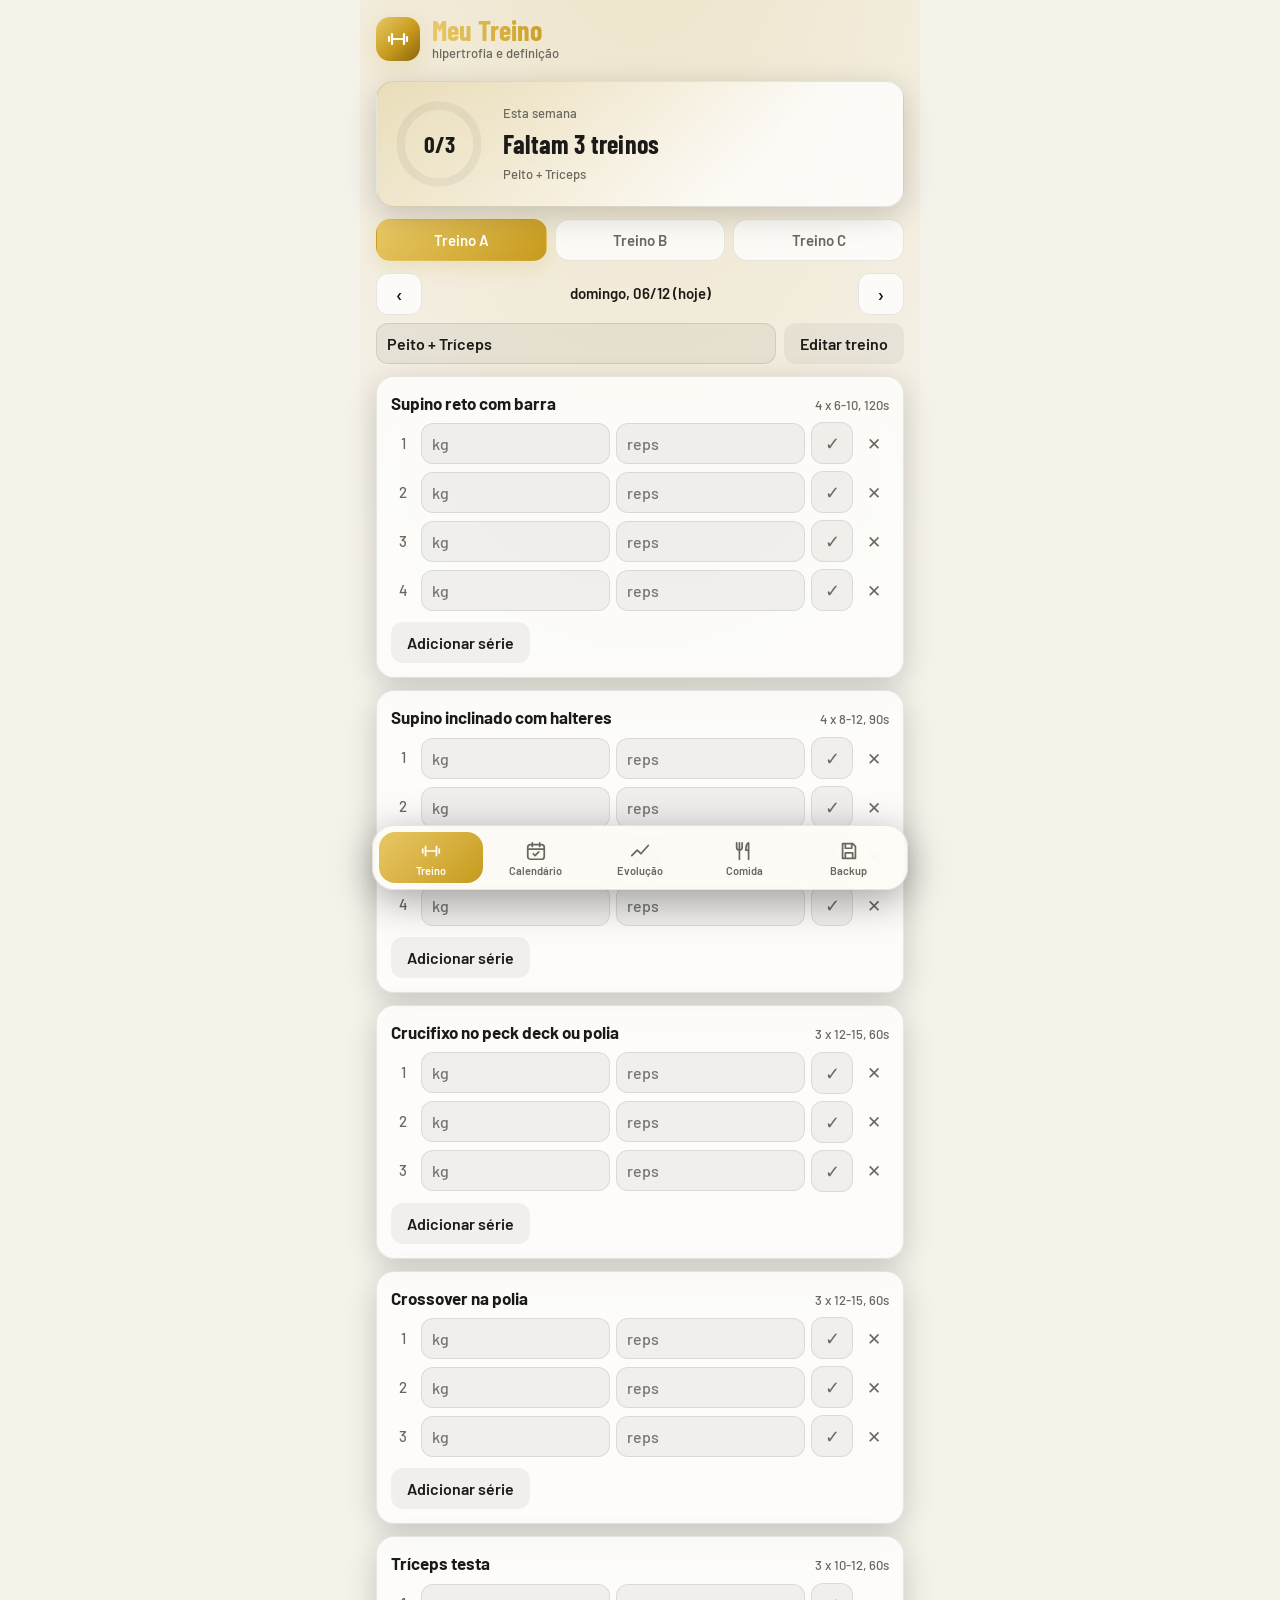
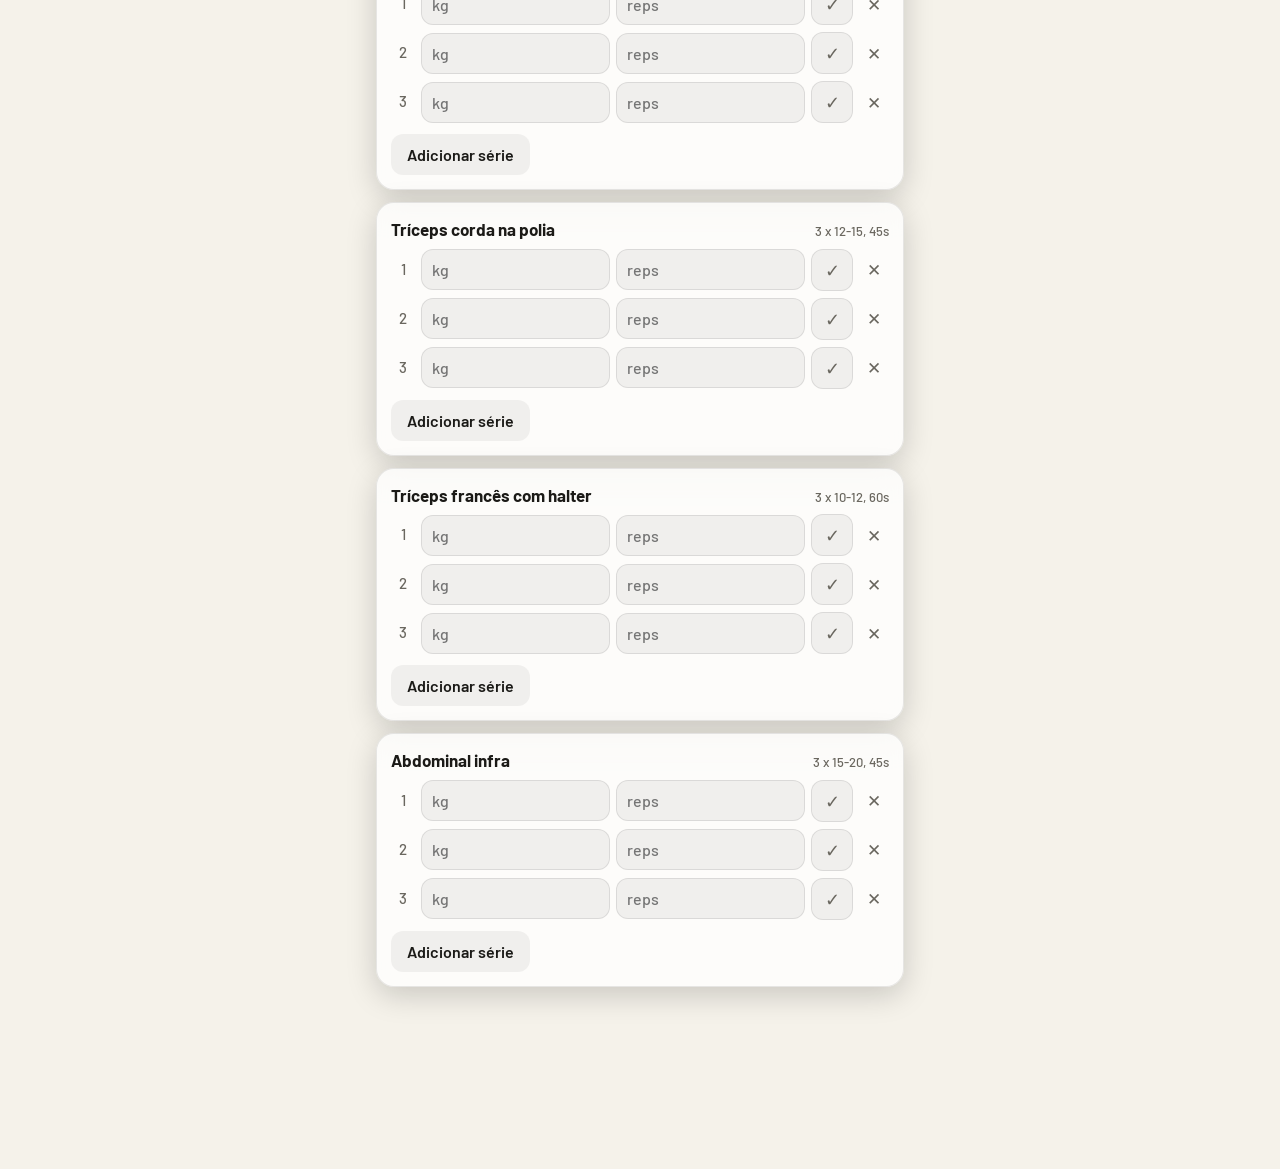
==== app/src/main/assets/index.html @ 6c5a7a0a "App Android Meu Treino (WebView) com APK assinado Co-Authored-By: Claude Opus 5.5 <noreply@anthropic" ====
<!DOCTYPE html>
<html lang="pt-BR"><head><meta charset="utf-8">
<meta name="viewport" content="width=device-width, initial-scale=1, viewport-fit=cover">
<meta name="theme-color" content="#09090c"><meta name="apple-mobile-web-app-capable" content="yes"><meta name="apple-mobile-web-app-title" content="Meu Treino">
<title>Meu Treino</title>
<link rel="stylesheet" href="https://fonts.googleapis.com/css2?family=Barlow:wght@400;500;600&family=Barlow+Condensed:wght@600;700&display=swap">
<style>
:root{--bg:#09090c;--card:rgba(255,255,255,.045);--in:rgba(255,255,255,.07);--tx:#f2f0ea;--mut:#9a98a3;--gold:#e0b83e;--g1:#f6dd8a;--g2:#d4a72c;--g3:#9c7416;--on:#16130a;--line:rgba(255,255,255,.09);--ok:#5fd48a;--glow:rgba(224,184,62,.16);--bar:rgba(14,14,18,.72);color-scheme:dark;box-sizing:border-box;padding-top:env(safe-area-inset-top,0px)}
@media (prefers-color-scheme:light){:root:not([data-theme="dark"]){--bg:#f5f2ea;--card:rgba(255,255,255,.75);--in:rgba(0,0,0,.05);--tx:#1b1a17;--mut:#6a675f;--gold:#9a7510;--g1:#e8c866;--g2:#c79a1d;--g3:#8a640c;--on:#fff;--line:rgba(0,0,0,.09);--ok:#2e8a4a;--glow:rgba(199,154,29,.18);--bar:rgba(255,253,247,.8);color-scheme:light}}
*{box-sizing:inherit;-webkit-tap-highlight-color:transparent}
html,body{margin:0;color:var(--tx);font:500 15px/1.45 Barlow,-apple-system,"Helvetica Neue",Arial,sans-serif;-webkit-text-size-adjust:100%}
html{background:var(--bg);scroll-padding-top:env(safe-area-inset-top,0px)}
body{padding:0 16px 170px;max-width:560px;margin:0 auto;min-height:100%;background:radial-gradient(120% 50% at 50% -8%,var(--glow),transparent 70%)}
h1,h2,h3{font-family:"Barlow Condensed","Arial Narrow",sans-serif;margin:0;letter-spacing:.2px}
h2{font-size:26px;margin:22px 0 10px;font-weight:700}.mut{color:var(--mut);font-size:13px}
.top{display:flex;align-items:center;gap:12px;padding:16px 0 6px}.logo{width:44px;height:44px;border-radius:14px;background:linear-gradient(135deg,var(--g1),var(--g2) 55%,var(--g3));display:grid;place-items:center;box-shadow:0 6px 24px var(--glow)}
.logo svg{width:24px;height:24px;fill:none;stroke:var(--on);stroke-width:2.2;stroke-linecap:round;stroke-linejoin:round}
.brand{font:700 28px/1 "Barlow Condensed",sans-serif;background:linear-gradient(90deg,var(--g1),var(--g2));-webkit-background-clip:text;background-clip:text;color:transparent}
.card,.hero,.stat{background:var(--card);border:1px solid var(--line);border-radius:18px;padding:14px;margin:12px 0;-webkit-backdrop-filter:blur(14px);backdrop-filter:blur(14px);box-shadow:0 8px 30px rgba(0,0,0,.18)}
.hero{display:flex;align-items:center;gap:16px;background:linear-gradient(135deg,var(--glow),var(--card) 70%)}.hero h2{margin:2px 0}
.ring{width:96px;height:96px;flex:none;transform:rotate(-90deg)}.ring circle{fill:none;stroke-width:8;stroke-linecap:round}.rb{stroke:var(--in)}
.rf{stroke:var(--g2);stroke-dasharray:226.2;animation:dash 1.1s cubic-bezier(.2,.8,.2,1) both;filter:drop-shadow(0 0 6px var(--glow))}
.ring text{transform:rotate(90deg);transform-origin:45px 45px;fill:var(--tx);font:700 22px "Barlow Condensed",sans-serif;stroke:none}
@keyframes dash{from{stroke-dashoffset:226.2}}@keyframes in{from{opacity:0;transform:translateY(10px)}}@keyframes pop{50%{transform:scale(1.2)}}
#app.in{animation:in .35s ease both}
.chips{display:flex;gap:8px;margin:12px 0}.chip{flex:1;padding:11px 6px;border-radius:14px;border:1px solid var(--line);background:var(--card);color:var(--mut);font:600 15px Barlow,sans-serif;transition:.2s}
.chip.on{background:linear-gradient(135deg,var(--g1),var(--g2));color:var(--on);border-color:transparent;box-shadow:0 6px 20px var(--glow)}
input,select,button,textarea{font:500 16px Barlow,sans-serif;color:var(--tx)}
input,select,textarea{background:var(--in);border:1px solid var(--line);border-radius:12px;padding:10px;width:100%;min-width:0;transition:border .2s}
input:focus,select:focus,textarea:focus,button:focus-visible{outline:none;border-color:var(--gold);box-shadow:0 0 0 3px var(--glow)}
.btn{background:linear-gradient(135deg,var(--g1),var(--g2));color:var(--on);border:0;border-radius:12px;padding:11px 16px;font-weight:600;transition:transform .15s}.btn:active{transform:scale(.97)}.btn.ghost{background:var(--in);color:var(--tx)}
.hd{display:flex;justify-content:space-between;align-items:baseline;gap:8px}.hd b{font-size:17px}
.row{display:grid;grid-template-columns:24px 1fr 1fr 42px 30px;gap:6px;align-items:center;margin:7px 0}.row .n{color:var(--mut);text-align:center}
.ck{height:42px;border-radius:12px;border:1px solid var(--line);background:var(--in);color:var(--mut);font-size:18px;transition:.2s}
.row.ok .ck{background:linear-gradient(135deg,#7fe3a0,var(--ok));color:#06240f;border-color:transparent;animation:pop .3s}.row.ok input{border-color:var(--ok)}
.x{background:none;border:0;color:var(--mut);font-size:17px;height:40px}.x.arm{color:#ff6b6f;font-weight:600}
.nav{display:flex;align-items:center;justify-content:space-between;gap:8px;margin:8px 0;font-weight:600}.nav button{background:var(--card);border:1px solid var(--line);border-radius:12px;width:46px;height:42px;font-size:20px;color:var(--tx)}
.f2{display:grid;grid-template-columns:1fr 1fr;gap:8px}.f3{display:grid;grid-template-columns:1fr 1fr 1fr;gap:8px;margin:8px 0}
.li{display:flex;justify-content:space-between;gap:8px;padding:9px 0;border-bottom:1px solid var(--line);text-align:left;width:100%;background:none;border-left:0;border-right:0;border-top:0}.li button{background:none;border:0;color:var(--mut);font-size:18px}
.bar{height:10px;background:var(--in);border-radius:8px;overflow:hidden;margin:5px 0 12px}.bar i{display:block;height:100%;background:linear-gradient(90deg,var(--g2),var(--g1));border-radius:8px;transition:width .6s}
.stats{display:grid;grid-template-columns:repeat(3,1fr);gap:10px}.stat{text-align:center;margin:0;padding:14px 6px}.stat b{display:block;font:700 40px/1 "Barlow Condensed",sans-serif;background:linear-gradient(180deg,var(--g1),var(--g2));-webkit-background-clip:text;background-clip:text;color:transparent}
.cal{display:grid;grid-template-columns:repeat(7,1fr);gap:6px}.cal .w{text-align:center;color:var(--mut);font-size:12px;padding:4px 0}
.day{aspect-ratio:1;border-radius:14px;border:1px solid var(--line);background:var(--in);color:var(--mut);position:relative;font-size:13px;transition:.2s;padding:0}
.day.td{border-color:var(--gold)}.day.on{background:linear-gradient(135deg,var(--g1),var(--g2));color:var(--on);border-color:transparent;box-shadow:0 4px 16px var(--glow)}
.day small{position:absolute;top:4px;left:6px;font-size:10px;opacity:.75}.day b{font-size:20px;position:absolute;inset:0;display:grid;place-items:center}.day.on:active{transform:scale(.94)}
.tabs{position:fixed;left:12px;right:12px;bottom:calc(10px + env(safe-area-inset-bottom,0px));max-width:536px;margin:0 auto;display:flex;background:var(--bar);-webkit-backdrop-filter:blur(20px) saturate(1.4);backdrop-filter:blur(20px) saturate(1.4);border:1px solid var(--line);border-radius:22px;padding:6px;z-index:5;box-shadow:0 10px 40px rgba(0,0,0,.35)}
.tabs button{flex:1;background:none;border:0;padding:8px 0 6px;color:var(--mut);font:600 11px Barlow,sans-serif;border-radius:16px;transition:.2s}.tabs button.on{color:var(--on);background:linear-gradient(135deg,var(--g1),var(--g2))}
.tabs svg{display:block;width:22px;height:22px;margin:0 auto 2px;fill:none;stroke:currentColor;stroke-width:1.9;stroke-linecap:round;stroke-linejoin:round}
#timer{position:fixed;left:16px;right:16px;max-width:528px;margin:0 auto;bottom:calc(84px + env(safe-area-inset-bottom,0px));background:linear-gradient(135deg,var(--g1),var(--g2));color:var(--on);border-radius:18px;padding:10px 18px;display:none;justify-content:space-between;align-items:center;font-weight:600;z-index:6;box-shadow:0 10px 30px var(--glow)}
#timer b{font:700 30px "Barlow Condensed",sans-serif}
svg.ch{width:100%;height:auto;display:block}textarea{min-height:110px;font:12px monospace}summary{font-weight:600}
@media (prefers-reduced-motion:reduce){*{animation:none!important;transition:none!important}}
</style></head><body>
<header class="top"><div class="logo"><svg viewBox="0 0 24 24"><path d="M6 7v10M18 7v10M3 10v4M21 10v4M6 12h12"/></svg></div><div><div class="brand">Meu Treino</div><div class="mut">hipertrofia e definição</div></div></header><div id="app"></div>
<div id="timer"><span>Descanso</span><b id="tt">0:00</b><span class="mut" style="color:inherit">toque para parar</span></div>
<nav class="tabs" id="tabs"></nav>
<script>
const DEF={A:["Peito + Tríceps",[["Supino reto com barra",4,"6-10",120],["Supino inclinado com halteres",4,"8-12",90],["Crucifixo no peck deck ou polia",3,"12-15",60],["Crossover na polia",3,"12-15",60],["Tríceps testa",3,"10-12",60],["Tríceps corda na polia",3,"12-15",45],["Tríceps francês com halter",3,"10-12",60],["Abdominal infra",3,"15-20",45]]],
B:["Costas + Bíceps",[["Barra fixa ou puxada frente",4,"8-12",90],["Remada curvada com barra",4,"8-10",90],["Remada baixa (triângulo)",3,"10-12",75],["Pulldown com braço estendido",3,"12-15",60],["Rosca direta com barra",3,"8-12",60],["Rosca martelo",3,"10-12",60],["Rosca concentrada ou Scott",3,"12",45],["Prancha (segundos)",3,"40-60",45]]],
C:["Perna + Ombro",[["Agachamento livre",4,"8-10",120],["Leg press 45°",4,"10-12",90],["Stiff",3,"10-12",90],["Cadeira extensora",3,"12-15",60],["Mesa flexora",3,"12-15",60],["Panturrilha em pé",4,"12-15",45],["Desenvolvimento com halteres",4,"8-12",90],["Elevação lateral",4,"12-15",45],["Crucifixo inverso (ombro posterior)",3,"12-15",45]]]};
const FOODS=[["Arroz cozido","100 g",128,2.5,28,.2],["Feijão cozido","100 g",76,4.8,13.6,.5],["Peito de frango grelhado","100 g",159,32,0,2.5],["Ovo cozido","1 unidade",77,6.3,.6,5.3],["Carne bovina magra grelhada","100 g",190,32,0,6],["Batata-doce cozida","100 g",77,.6,18,.1],["Mandioca cozida","100 g",125,.6,30,.3],["Macarrão cozido","100 g",122,4,25,.6],["Aveia","30 g",118,4.2,20,2.1],["Banana","100 g",89,1.1,23,.3],["Pão francês","50 g",150,4,29,1.5],["Iogurte grego","100 g",90,8,5,4],["Leite integral","200 ml",122,6.4,9.4,6.6],["Queijo cottage","100 g",98,11,3.4,4.3],["Atum em lata","100 g",116,26,0,1],["Pasta de amendoim","15 g",88,3.8,3,7.5],["Azeite","10 g",88,0,0,10],["Whey protein","1 dose (30 g)",120,24,3,1.5]];
/* ---- store ---- */
const KEY="meutreino",blank=()=>({w:"",r:"",ok:0}),freshGoal=()=>({k:2100,p:130});
const mkPlan=()=>{const p={};for(const l in DEF)p[l]={t:DEF[l][0],e:DEF[l][1].map((e,i)=>({id:l+i,n:e[0],s:e[1],r:e[2],t:e[3]}))};return p};
const base=()=>({v:2,logs:{},weights:[],food:{},goal:freshGoal(),custom:[],plan:mkPlan()});
let S;try{S=Object.assign(base(),JSON.parse(localStorage.getItem(KEY))||{})}catch(e){S=base()}
let sv;const flush=()=>{try{localStorage.setItem(KEY,JSON.stringify(S))}catch(e){}},save=()=>{clearTimeout(sv);sv=setTimeout(flush,250)};addEventListener("pagehide",flush);
const $=s=>document.querySelector(s),pad=n=>String(n).padStart(2,"0"),iso=d=>d.getFullYear()+"-"+pad(d.getMonth()+1)+"-"+pad(d.getDate());
const today=()=>iso(new Date()),fmtD=d=>d.slice(8)+"/"+d.slice(5,7),num=v=>parseFloat(String(v).replace(",","."))||0;
const esc=s=>String(s).replace(/[&<>"]/g,c=>({"&":"&amp;","<":"&lt;",">":"&gt;",'"':"&quot;"}[c]));
const WD=["domingo","segunda","terça","quarta","quinta","sexta","sábado"];
let tab="treino",cur=[0,0,0,0,0,0,0].length&&({3:"B",5:"C"}[new Date().getDay()]||"A"),evo="",dt=today(),lastDay=today(),editing=false;
const shift=n=>{const d=new Date(dt+"T12:00:00");d.setDate(d.getDate()+n);dt=iso(d)};
const allEx=()=>Object.keys(S.plan).flatMap(l=>S.plan[l].e.map(e=>({...e,l})));
const findEx=id=>allEx().find(e=>e.id==id);
const getSets=id=>(S.logs[dt]||{})[id];
function ensure(id,n){const L=S.logs[dt]=S.logs[dt]||{};return L[id]=L[id]||Array.from({length:n},blank)}
function prune(id){const L=S.logs[dt];if(L&&L[id]&&!L[id].length)delete L[id];if(L&&!Object.keys(L).length)delete S.logs[dt]}
function prev(id){const ds=Object.keys(S.logs).filter(d=>d<dt&&S.logs[d][id]&&S.logs[d][id].length).sort();return ds.length?S.logs[ds.pop()][id]:[]}
/* ---- timer ---- */
let tI=null,tEnd=0;
function startTimer(s){tEnd=Date.now()+s*1000;$("#timer").style.display="flex";clearInterval(tI);tick();tI=setInterval(tick,250)}
function tick(){const r=Math.ceil((tEnd-Date.now())/1000);if(r<=0){stopTimer();try{navigator.vibrate&&navigator.vibrate(300)}catch(e){}return}$("#tt").textContent=Math.floor(r/60)+":"+pad(r%60)}
function stopTimer(){clearInterval(tI);$("#timer").style.display="none"}
$("#timer").onclick=stopTimer;
/* ---- chart ---- */
function line(pts,unit){if(pts.length<2)return '<p class="mut">Registre pelo menos dois dias para ver o gráfico.</p>';
const W=320,H=150,p=26,ys=pts.map(q=>q.y),mn=Math.min(...ys),mx=Math.max(...ys),rg=(mx-mn)||1;
const X=i=>p+i*(W-2*p)/(pts.length-1),Y=v=>H-p-(v-mn)*(H-2*p)/rg;
const path=pts.map((q,i)=>(i?"L":"M")+X(i).toFixed(1)+" "+Y(q.y).toFixed(1)).join(" ");
return `<svg class="ch" viewBox="0 0 ${W} ${H}" role="img" aria-label="Gráfico de evolução"><path d="${path}" fill="none" stroke="var(--gold)" stroke-width="2.5"/>${pts.map((q,i)=>`<circle cx="${X(i)}" cy="${Y(q.y)}" r="3.5" fill="var(--gold)"/>`).join("")}<text x="${p}" y="12" fill="var(--mut)" font-size="11">${mx} ${unit}</text><text x="${p}" y="${H-4}" fill="var(--mut)" font-size="11">${pts[0].x}</text><text x="${W-p}" y="${H-4}" fill="var(--mut)" font-size="11" text-anchor="end">${pts[pts.length-1].x}</text></svg>`}
/* ---- views ---- */
function exCard(e){
if(editing)return `<div class="card"><input data-e="${e.id}" data-k="n" value="${esc(e.n)}" aria-label="Nome do exercício"><div class="f3"><input data-e="${e.id}" data-k="s" inputmode="numeric" value="${e.s}" aria-label="Séries"><input data-e="${e.id}" data-k="r" value="${esc(e.r)}" aria-label="Repetições"><input data-e="${e.id}" data-k="t" inputmode="numeric" value="${e.t}" aria-label="Descanso em segundos"></div><div class="hd"><span class="mut">séries, reps, descanso (s)</span><button class="x" data-xd="${e.id}">Excluir exercício</button></div></div>`;
const pv=prev(e.id),ss=getSets(e.id)||Array.from({length:e.s},blank);
return `<div class="card"><div class="hd"><b>${esc(e.n)}</b><span class="mut">${e.s} x ${esc(e.r)}, ${e.t}s</span></div>${ss.map((s,j)=>{const q=pv[j]||{};return `<div class="row ${s.ok?"ok":""}"><span class="n">${j+1}</span><input inputmode="decimal" placeholder="${q.w?q.w+" kg":"kg"}" value="${esc(s.w)}" data-id="${e.id}" data-n="${e.s}" data-j="${j}" data-f="w" aria-label="Carga da série ${j+1}"><input inputmode="numeric" placeholder="${q.r?q.r+" rep":"reps"}" value="${esc(s.r)}" data-id="${e.id}" data-n="${e.s}" data-j="${j}" data-f="r" aria-label="Repetições da série ${j+1}"><button class="ck" data-id="${e.id}" data-n="${e.s}" data-j="${j}" data-rest="${e.t}" aria-label="Concluir série ${j+1}">✓</button><button class="x" data-sd="${e.id}" data-n="${e.s}" data-j="${j}" aria-label="Excluir série ${j+1}">✕</button></div>`}).join("")}<button class="btn ghost" style="margin-top:4px" data-add="${e.id}" data-n="${e.s}">Adicionar série</button></div>`}
function vTreino(){const P=S.plan[cur],isT=dt==today(),d=new Date(dt+"T12:00:00");
return `${hero()}<div class="chips">${Object.keys(S.plan).map(k=>`<button class="chip ${k==cur?"on":""}" data-w="${k}">Treino ${k}</button>`).join("")}</div>
<div class="nav"><button data-dn="-1" aria-label="Dia anterior">‹</button><span>${WD[d.getDay()]}, ${fmtD(dt)}${isT?" (hoje)":""}</span><button data-dn="1" aria-label="Próximo dia">›</button></div>${isT?"":`<div class="card" style="border-color:var(--gold)"><b>Você está editando ${WD[d.getDay()]}, ${fmtD(dt)}</b><p class="mut" style="margin:4px 0 10px">Tudo que você marcar entra nesta data, e não em hoje.</p><div class="f2"><button class="btn" data-dn="0">Ir para hoje</button>${S.logs[dt]?'<button class="btn ghost" data-mv="1">Mover para hoje</button>':""}</div></div>`}
<div class="hd"><input id="pt" value="${esc(P.t)}" aria-label="Nome do treino" style="font-weight:600"><button class="btn ghost" data-edit="1" style="white-space:nowrap">${editing?"Concluir":"Editar treino"}</button></div>
${P.e.map(exCard).join("")||'<p class="mut">Nenhum exercício. Toque em Editar treino para adicionar.</p>'}${editing?'<button class="btn" data-xa="1" style="width:100%">Adicionar exercício</button>':""}`}
function vEvo(){const all=allEx(),id=all.find(a=>a.id==evo)?evo:(all[0]||{}).id;
const pts=Object.keys(S.logs).sort().map(d=>{const s=(S.logs[d][id]||[]).filter(x=>x.ok&&num(x.w)>0);return s.length?{x:fmtD(d),y:Math.max(...s.map(x=>num(x.w)))}:null}).filter(Boolean);
const ws=S.weights.slice().sort((a,b)=>a.d<b.d?-1:1),wp=ws.map(q=>({x:fmtD(q.d),y:q.w}));
return `<h2>Carga por exercício</h2><select id="evsel">${all.map(a=>`<option value="${a.id}" ${a.id==id?"selected":""}>${a.l}: ${esc(a.n)}</option>`).join("")}</select><div class="card">${line(pts,"kg")}<p class="mut">Maior carga das séries concluídas em cada dia.</p></div>
<h2>Peso corporal</h2><div class="card"><div class="f2"><input id="bw" inputmode="decimal" placeholder="Peso de hoje (kg)"><button class="btn" id="bwb">Salvar peso</button></div>${line(wp,"kg")}${ws.slice(-6).reverse().map(q=>`<div class="li"><span>${fmtD(q.d)}: ${q.w} kg</span><button data-wd="${q.d}" aria-label="Excluir peso">✕</button></div>`).join("")}<p class="mut">Meta: perder no máximo 0,2 a 0,3 kg por semana.</p></div>`}
function vComida(){const d=today(),L=S.food[d]||[],T=L.reduce((a,x)=>({k:a.k+x.k,p:a.p+x.p,c:a.c+x.c,g:a.g+x.g}),{k:0,p:0,c:0,g:0});
const pc=(v,m)=>Math.min(100,m?v/m*100:0).toFixed(0),foods=FOODS.concat(S.custom);
return `<h2>Hoje</h2><div class="card"><div class="hd"><b>Calorias</b><span>${Math.round(T.k)} de ${S.goal.k} kcal</span></div><div class="bar"><i style="width:${pc(T.k,S.goal.k)}%"></i></div><div class="hd"><b>Proteína</b><span>${Math.round(T.p)} de ${S.goal.p} g</span></div><div class="bar"><i style="width:${pc(T.p,S.goal.p)}%"></i></div><p class="mut">Carboidrato ${Math.round(T.c)} g, gordura ${Math.round(T.g)} g</p></div>
<div class="card"><select id="fs">${foods.map((f,i)=>`<option value="${i}">${esc(f[0])} (${f[1]})</option>`).join("")}</select><div class="f2" style="margin-top:8px"><input id="fq" inputmode="decimal" value="1" aria-label="Quantidade de porções"><button class="btn" id="fa">Adicionar</button></div><p class="mut">Quantidade em porções. Exemplo: 1,5 de arroz = 150 g.</p></div>
<details class="card"><summary>Alimento personalizado</summary><div class="f2" style="margin-top:8px"><input id="cn" placeholder="Nome"><input id="ck" inputmode="decimal" placeholder="kcal"><input id="cp" inputmode="decimal" placeholder="Proteína (g)"><input id="cc" inputmode="decimal" placeholder="Carboidrato (g)"><input id="cg" inputmode="decimal" placeholder="Gordura (g)"><button class="btn" id="cb">Salvar alimento</button></div>${S.custom.map((f,i)=>`<div class="li"><span>${esc(f[0])}</span><button data-cd="${i}" aria-label="Excluir alimento">✕</button></div>`).join("")}</details>
<div class="card">${L.length?L.map((x,i)=>`<div class="li"><span>${esc(x.n)} x ${x.q}<br><span class="mut">${Math.round(x.k)} kcal, ${Math.round(x.p)} g prot.</span></span><button data-del="${i}" aria-label="Remover">✕</button></div>`).join(""):'<p class="mut">Nada registrado hoje. Escolha um alimento e toque em Adicionar.</p>'}</div>
<h2>Metas</h2><div class="f2"><input id="gk" inputmode="numeric" value="${S.goal.k}" aria-label="Meta de calorias"><input id="gp" inputmode="numeric" value="${S.goal.p}" aria-label="Meta de proteína"></div><p class="mut">Calorias e proteína por dia. Os valores dos alimentos são aproximados.</p>`}
function vDados(){return `<h2>Backup</h2><p class="mut">Seus dados ficam salvos neste aparelho. Copie o backup de vez em quando para não perder nada se desinstalar o app ou trocar de celular.</p><textarea id="bk">${esc(JSON.stringify(S))}</textarea><div class="f2" style="margin-top:8px"><button class="btn" id="cp">Copiar backup</button><button class="btn ghost" id="im">Restaurar do texto</button></div><h2>Restaurar treinos padrão</h2><button class="btn ghost" id="rp">Voltar A, B e C ao original</button><h2>Apagar tudo</h2><button class="btn ghost" id="rs">Apagar todos os dados</button>`}
const TABS=[["treino",`<svg viewBox="0 0 24 24"><path d="M6 7v10M18 7v10M3 10v4M21 10v4M6 12h12"/></svg>`,"Treino"],["cal",`<svg viewBox="0 0 24 24"><rect x="3" y="5" width="18" height="16" rx="3"/><path d="M8 3v4M16 3v4M3 10h18M9 15l2 2 4-4"/></svg>`,"Calendário"],["evo",`<svg viewBox="0 0 24 24"><path d="M3 17l6-6 4 4 8-9"/></svg>`,"Evolução"],["comida",`<svg viewBox="0 0 24 24"><path d="M7 3v18M4 3v5a3 3 0 0 0 6 0V3M17 21V3c-2 1-3 4-3 8h3"/></svg>`,"Comida"],["dados",`<svg viewBox="0 0 24 24"><path d="M5 4h11l3 3v13H5zM8 4v5h7V4M8 20v-6h8v6"/></svg>`,"Backup"]];
function render(){$("#tabs").innerHTML=TABS.map(t=>`<button class="${t[0]==tab?"on":""}" data-t="${t[0]}"><span>${t[1]}</span>${t[2]}</button>`).join("");$("#app").innerHTML={treino:vTreino,cal:vCal,evo:vEvo,comida:vComida,dados:vDados}[tab]()}
/* ---- calendário e estatísticas ---- */
const MN=["Janeiro","Fevereiro","Março","Abril","Maio","Junho","Julho","Agosto","Setembro","Outubro","Novembro","Dezembro"];
let cm=today().slice(0,7);
const did=d=>Object.values(S.logs[d]||{}).some(a=>a.some(x=>x.ok)),days=()=>Object.keys(S.logs).filter(did).sort();
const nOk=d=>Object.values(S.logs[d]||{}).reduce((a,x)=>a+x.filter(y=>y.ok).length,0);
const wk=d=>{const x=new Date(d+"T12:00:00");x.setDate(x.getDate()-((x.getDay()+6)%7));return iso(x)};
const counts=()=>{const t=today(),a=days();return{w:a.filter(d=>wk(d)==wk(t)).length,m:a.filter(d=>d.startsWith(t.slice(0,7))).length,y:a.filter(d=>d.startsWith(t.slice(0,4))).length}};
function hero(){const w=counts().w,f=Math.min(1,w/3);return `<div class="hero"><svg class="ring" viewBox="0 0 90 90" role="img" aria-label="${w} de 3 treinos na semana"><circle class="rb" cx="45" cy="45" r="36"/><circle class="rf" cx="45" cy="45" r="36" style="stroke-dashoffset:${(226.2*(1-f)).toFixed(1)}"/><text x="45" y="53" text-anchor="middle">${w}/3</text></svg><div><div class="mut">Esta semana</div><h2>${w>=3?"Meta batida":"Faltam "+(3-w)+(3-w>1?" treinos":" treino")}</h2><div class="mut">${esc(S.plan[cur].t)}</div></div></div>`}
function vCal(){const[y,m]=cm.split("-").map(Number),n=new Date(y,m,0).getDate(),off=(new Date(y,m-1,1).getDay()+6)%7,td=today(),c=counts(),md=days().filter(d=>d.startsWith(cm));
let cells="";for(let i=0;i<off;i++)cells+="<i></i>";
for(let d=1;d<=n;d++){const k=cm+"-"+pad(d),on=did(k);cells+=`<button class="day ${on?"on":""} ${k==td?"td":""}" data-day="${k}" aria-label="${d} de ${MN[m-1]}${on?", treinou":""}">${on?`<small>${d}</small><b>✓</b>`:d}</button>`}
return `<h2>Seus treinos</h2><div class="stats"><div class="stat"><b>${c.w}</b><span class="mut">na semana</span></div><div class="stat"><b>${c.m}</b><span class="mut">no mês</span></div><div class="stat"><b>${c.y}</b><span class="mut">no ano</span></div></div>
<div class="nav" style="margin-top:18px"><button data-cm="-1" aria-label="Mês anterior">‹</button><span>${MN[m-1]} de ${y}</span><button data-cm="1" aria-label="Próximo mês">›</button></div>
<div class="card"><div class="cal">${["S","T","Q","Q","S","S","D"].map(x=>`<span class="w">${x}</span>`).join("")}${cells}</div></div>
<h2>${md.length} ${md.length==1?"dia treinado":"dias treinados"} em ${MN[m-1].toLowerCase()}</h2><div class="card">${md.length?md.slice().reverse().map(d=>`<button class="li" data-day="${d}"><span>${WD[new Date(d+"T12:00:00").getDay()]}, ${fmtD(d)}</span><span class="mut">${nOk(d)} séries</span></button>`).join(""):'<p class="mut">Nenhum treino marcado neste mês. Conclua uma série na aba Treino e o dia aparece aqui.</p>'}</div>`}
function fx(){render();const a=$("#app");a.classList.remove("in");void a.offsetWidth;a.classList.add("in")}
/* ---- events ---- */
const arm=(b,msg)=>{if(b.dataset.c)return true;b.dataset.c=1;b.dataset.o=b.textContent;b.textContent=msg;b.classList.add("arm");setTimeout(()=>{if(b.isConnected){delete b.dataset.c;b.textContent=b.dataset.o;b.classList.remove("arm")}},3000);return false};
document.addEventListener("click",e=>{const b=e.target.closest("button");if(!b)return;const D=b.dataset;
if(D.cm){const[y,m]=cm.split("-").map(Number);cm=iso(new Date(y,m-1+(+D.cm),1)).slice(0,7);render()}
else if(D.day){dt=D.day;tab="treino";fx();scrollTo(0,0)}
else if(D.mv){if(arm(b,"Toque de novo para mover")){const t=today(),src=S.logs[dt]||{},dst=S.logs[t]=S.logs[t]||{};for(const id in src)dst[id]=(dst[id]||[]).concat(src[id]);if(dt!=t)delete S.logs[dt];dt=t;save();render()}}
else if(D.t){dt=today();tab=D.t;fx();scrollTo(0,0)}
else if(D.w){cur=D.w;render()}
else if(D.dn!==undefined){D.dn=="0"?dt=today():shift(+D.dn);render()}
else if(D.edit){editing=!editing;render()}
else if(D.add){const s=ensure(D.add,+D.n);s.push({w:s.length?s[s.length-1].w:"",r:"",ok:0});save();render()}
else if(D.sd!==undefined){const s=ensure(D.sd,+D.n);s.splice(+D.j,1);prune(D.sd);save();render()}
else if(b.classList.contains("ck")){const s=ensure(D.id,+D.n)[+D.j];s.ok=s.ok?0:1;save();b.parentNode.classList.toggle("ok",!!s.ok);if(s.ok&&dt==today())startTimer(+D.rest)}
else if(D.xa){S.plan[cur].e.push({id:"x"+Date.now(),n:"Novo exercício",s:3,r:"10-12",t:60});save();render()}
else if(D.xd){if(arm(b,"Toque de novo para excluir")){S.plan[cur].e=S.plan[cur].e.filter(x=>x.id!=D.xd);save();render()}}
else if(D.del!==undefined){S.food[today()].splice(+D.del,1);save();render()}
else if(D.cd!==undefined){S.custom.splice(+D.cd,1);save();render()}
else if(D.wd){S.weights=S.weights.filter(q=>q.d!=D.wd);save();render()}
else if(b.id=="bwb"){const v=num($("#bw").value);if(v>0){S.weights=S.weights.filter(q=>q.d!=today());S.weights.push({d:today(),w:v});save();render()}}
else if(b.id=="fa"){const f=FOODS.concat(S.custom)[+$("#fs").value],q=num($("#fq").value);if(f&&q>0){(S.food[today()]=S.food[today()]||[]).push({n:f[0],q,k:f[2]*q,p:f[3]*q,c:f[4]*q,g:f[5]*q});save();render()}}
else if(b.id=="cb"){const n=$("#cn").value.trim(),g=id=>num($(id).value);if(n){S.custom.push([n,"1 porção",g("#ck"),g("#cp"),g("#cc"),g("#cg")]);save();render()}}
else if(b.id=="cp"){const t=$("#bk");t.select();try{navigator.clipboard.writeText(t.value);b.textContent="Copiado"}catch(x){}}
else if(b.id=="im"){try{const o=JSON.parse($("#bk").value);if(o&&o.logs){S=Object.assign(base(),o);flush();b.textContent="Restaurado"}}catch(x){b.textContent="Texto inválido"}}
else if(b.id=="rp"){if(arm(b,"Toque de novo para confirmar")){S.plan=mkPlan();save();render()}}
else if(b.id=="rs"){if(arm(b,"Toque de novo para apagar tudo")){S=base();flush();render()}}});
document.addEventListener("input",e=>{const t=e.target,D=t.dataset;
if(D.f){ensure(D.id,+D.n)[+D.j][D.f]=t.value;save()}
else if(D.e){const x=findEx(D.e);if(x){x[D.k]=D.k=="n"||D.k=="r"?t.value:Math.max(1,parseInt(t.value)||1);save()}}
else if(t.id=="pt"){S.plan[cur].t=t.value;save()}
else if(t.id=="gk"||t.id=="gp"){S.goal[t.id=="gk"?"k":"p"]=parseInt(t.value)||0;save()}});
document.addEventListener("change",e=>{const i=e.target.id;if(i=="evsel"){evo=e.target.value;render()}if(i=="gk"||i=="gp")render()});
document.addEventListener("visibilitychange",()=>{if(document.hidden)return;const t=today();if(t!=lastDay){if(dt==lastDay)dt=t;cm=t.slice(0,7);lastDay=t;render()}});
render();
</script></body></html>
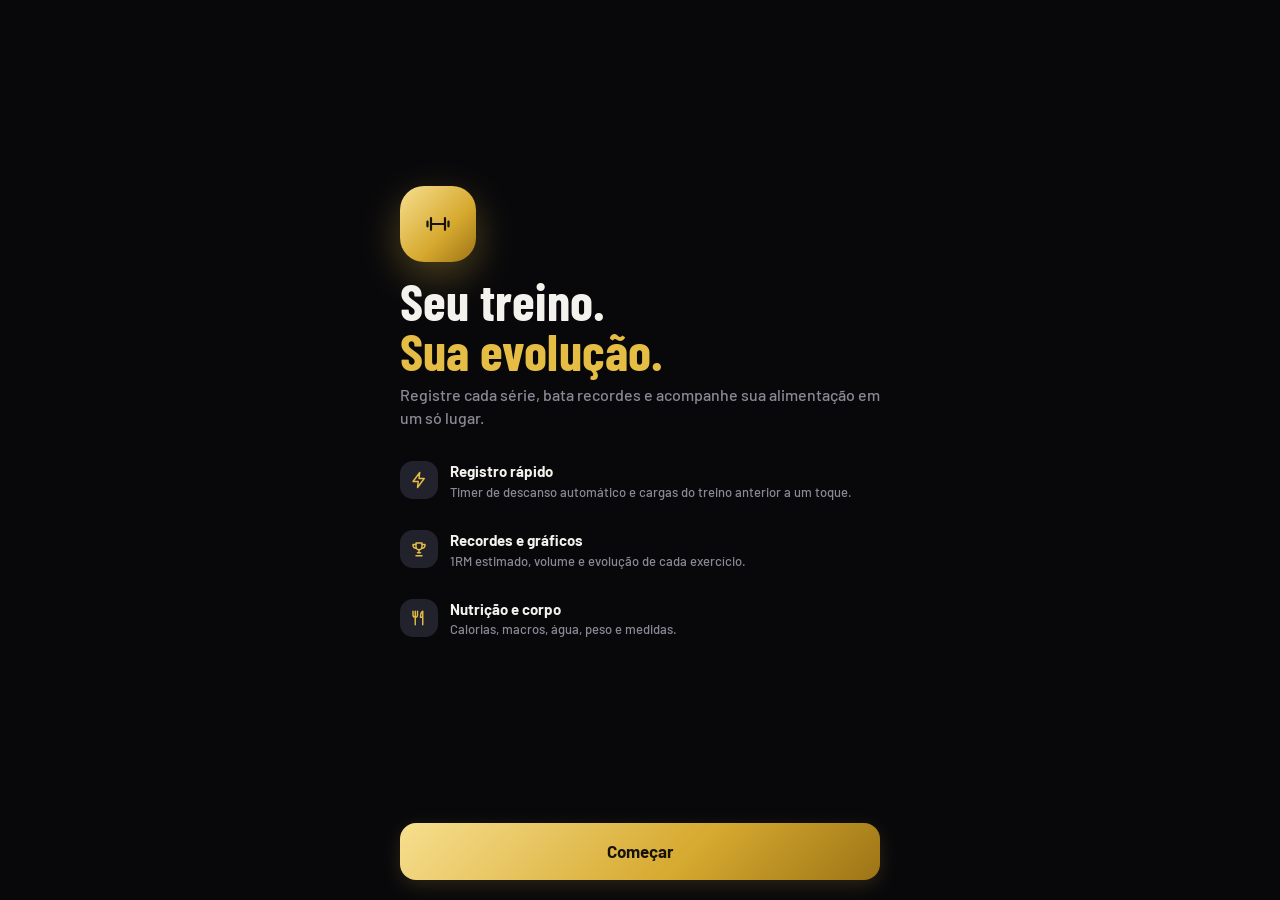
==== commit 700ceb89: "Meu Treino 2.0: redesign completo e recursos de produto Treino ao vivo com timer de descanso, record" ====
--- a/app/src/main/assets/index.html
+++ b/app/src/main/assets/index.html
@@ -1,166 +1,27 @@
 <!DOCTYPE html>
-<html lang="pt-BR"><head><meta charset="utf-8">
-<meta name="viewport" content="width=device-width, initial-scale=1, viewport-fit=cover">
-<meta name="theme-color" content="#09090c"><meta name="apple-mobile-web-app-capable" content="yes"><meta name="apple-mobile-web-app-title" content="Meu Treino">
+<html lang="pt-BR" data-theme="dark">
+<head>
+<meta charset="utf-8">
+<meta name="viewport" content="width=device-width, initial-scale=1, viewport-fit=cover, interactive-widget=resizes-content">
+<meta name="theme-color" content="#08080b">
+<meta name="color-scheme" content="dark light">
 <title>Meu Treino</title>
-<link rel="stylesheet" href="https://fonts.googleapis.com/css2?family=Barlow:wght@400;500;600&family=Barlow+Condensed:wght@600;700&display=swap">
-<style>
-:root{--bg:#09090c;--card:rgba(255,255,255,.045);--in:rgba(255,255,255,.07);--tx:#f2f0ea;--mut:#9a98a3;--gold:#e0b83e;--g1:#f6dd8a;--g2:#d4a72c;--g3:#9c7416;--on:#16130a;--line:rgba(255,255,255,.09);--ok:#5fd48a;--glow:rgba(224,184,62,.16);--bar:rgba(14,14,18,.72);color-scheme:dark;box-sizing:border-box;padding-top:env(safe-area-inset-top,0px)}
-@media (prefers-color-scheme:light){:root:not([data-theme="dark"]){--bg:#f5f2ea;--card:rgba(255,255,255,.75);--in:rgba(0,0,0,.05);--tx:#1b1a17;--mut:#6a675f;--gold:#9a7510;--g1:#e8c866;--g2:#c79a1d;--g3:#8a640c;--on:#fff;--line:rgba(0,0,0,.09);--ok:#2e8a4a;--glow:rgba(199,154,29,.18);--bar:rgba(255,253,247,.8);color-scheme:light}}
-*{box-sizing:inherit;-webkit-tap-highlight-color:transparent}
-html,body{margin:0;color:var(--tx);font:500 15px/1.45 Barlow,-apple-system,"Helvetica Neue",Arial,sans-serif;-webkit-text-size-adjust:100%}
-html{background:var(--bg);scroll-padding-top:env(safe-area-inset-top,0px)}
-body{padding:0 16px 170px;max-width:560px;margin:0 auto;min-height:100%;background:radial-gradient(120% 50% at 50% -8%,var(--glow),transparent 70%)}
-h1,h2,h3{font-family:"Barlow Condensed","Arial Narrow",sans-serif;margin:0;letter-spacing:.2px}
-h2{font-size:26px;margin:22px 0 10px;font-weight:700}.mut{color:var(--mut);font-size:13px}
-.top{display:flex;align-items:center;gap:12px;padding:16px 0 6px}.logo{width:44px;height:44px;border-radius:14px;background:linear-gradient(135deg,var(--g1),var(--g2) 55%,var(--g3));display:grid;place-items:center;box-shadow:0 6px 24px var(--glow)}
-.logo svg{width:24px;height:24px;fill:none;stroke:var(--on);stroke-width:2.2;stroke-linecap:round;stroke-linejoin:round}
-.brand{font:700 28px/1 "Barlow Condensed",sans-serif;background:linear-gradient(90deg,var(--g1),var(--g2));-webkit-background-clip:text;background-clip:text;color:transparent}
-.card,.hero,.stat{background:var(--card);border:1px solid var(--line);border-radius:18px;padding:14px;margin:12px 0;-webkit-backdrop-filter:blur(14px);backdrop-filter:blur(14px);box-shadow:0 8px 30px rgba(0,0,0,.18)}
-.hero{display:flex;align-items:center;gap:16px;background:linear-gradient(135deg,var(--glow),var(--card) 70%)}.hero h2{margin:2px 0}
-.ring{width:96px;height:96px;flex:none;transform:rotate(-90deg)}.ring circle{fill:none;stroke-width:8;stroke-linecap:round}.rb{stroke:var(--in)}
-.rf{stroke:var(--g2);stroke-dasharray:226.2;animation:dash 1.1s cubic-bezier(.2,.8,.2,1) both;filter:drop-shadow(0 0 6px var(--glow))}
-.ring text{transform:rotate(90deg);transform-origin:45px 45px;fill:var(--tx);font:700 22px "Barlow Condensed",sans-serif;stroke:none}
-@keyframes dash{from{stroke-dashoffset:226.2}}@keyframes in{from{opacity:0;transform:translateY(10px)}}@keyframes pop{50%{transform:scale(1.2)}}
-#app.in{animation:in .35s ease both}
-.chips{display:flex;gap:8px;margin:12px 0}.chip{flex:1;padding:11px 6px;border-radius:14px;border:1px solid var(--line);background:var(--card);color:var(--mut);font:600 15px Barlow,sans-serif;transition:.2s}
-.chip.on{background:linear-gradient(135deg,var(--g1),var(--g2));color:var(--on);border-color:transparent;box-shadow:0 6px 20px var(--glow)}
-input,select,button,textarea{font:500 16px Barlow,sans-serif;color:var(--tx)}
-input,select,textarea{background:var(--in);border:1px solid var(--line);border-radius:12px;padding:10px;width:100%;min-width:0;transition:border .2s}
-input:focus,select:focus,textarea:focus,button:focus-visible{outline:none;border-color:var(--gold);box-shadow:0 0 0 3px var(--glow)}
-.btn{background:linear-gradient(135deg,var(--g1),var(--g2));color:var(--on);border:0;border-radius:12px;padding:11px 16px;font-weight:600;transition:transform .15s}.btn:active{transform:scale(.97)}.btn.ghost{background:var(--in);color:var(--tx)}
-.hd{display:flex;justify-content:space-between;align-items:baseline;gap:8px}.hd b{font-size:17px}
-.row{display:grid;grid-template-columns:24px 1fr 1fr 42px 30px;gap:6px;align-items:center;margin:7px 0}.row .n{color:var(--mut);text-align:center}
-.ck{height:42px;border-radius:12px;border:1px solid var(--line);background:var(--in);color:var(--mut);font-size:18px;transition:.2s}
-.row.ok .ck{background:linear-gradient(135deg,#7fe3a0,var(--ok));color:#06240f;border-color:transparent;animation:pop .3s}.row.ok input{border-color:var(--ok)}
-.x{background:none;border:0;color:var(--mut);font-size:17px;height:40px}.x.arm{color:#ff6b6f;font-weight:600}
-.nav{display:flex;align-items:center;justify-content:space-between;gap:8px;margin:8px 0;font-weight:600}.nav button{background:var(--card);border:1px solid var(--line);border-radius:12px;width:46px;height:42px;font-size:20px;color:var(--tx)}
-.f2{display:grid;grid-template-columns:1fr 1fr;gap:8px}.f3{display:grid;grid-template-columns:1fr 1fr 1fr;gap:8px;margin:8px 0}
-.li{display:flex;justify-content:space-between;gap:8px;padding:9px 0;border-bottom:1px solid var(--line);text-align:left;width:100%;background:none;border-left:0;border-right:0;border-top:0}.li button{background:none;border:0;color:var(--mut);font-size:18px}
-.bar{height:10px;background:var(--in);border-radius:8px;overflow:hidden;margin:5px 0 12px}.bar i{display:block;height:100%;background:linear-gradient(90deg,var(--g2),var(--g1));border-radius:8px;transition:width .6s}
-.stats{display:grid;grid-template-columns:repeat(3,1fr);gap:10px}.stat{text-align:center;margin:0;padding:14px 6px}.stat b{display:block;font:700 40px/1 "Barlow Condensed",sans-serif;background:linear-gradient(180deg,var(--g1),var(--g2));-webkit-background-clip:text;background-clip:text;color:transparent}
-.cal{display:grid;grid-template-columns:repeat(7,1fr);gap:6px}.cal .w{text-align:center;color:var(--mut);font-size:12px;padding:4px 0}
-.day{aspect-ratio:1;border-radius:14px;border:1px solid var(--line);background:var(--in);color:var(--mut);position:relative;font-size:13px;transition:.2s;padding:0}
-.day.td{border-color:var(--gold)}.day.on{background:linear-gradient(135deg,var(--g1),var(--g2));color:var(--on);border-color:transparent;box-shadow:0 4px 16px var(--glow)}
-.day small{position:absolute;top:4px;left:6px;font-size:10px;opacity:.75}.day b{font-size:20px;position:absolute;inset:0;display:grid;place-items:center}.day.on:active{transform:scale(.94)}
-.tabs{position:fixed;left:12px;right:12px;bottom:calc(10px + env(safe-area-inset-bottom,0px));max-width:536px;margin:0 auto;display:flex;background:var(--bar);-webkit-backdrop-filter:blur(20px) saturate(1.4);backdrop-filter:blur(20px) saturate(1.4);border:1px solid var(--line);border-radius:22px;padding:6px;z-index:5;box-shadow:0 10px 40px rgba(0,0,0,.35)}
-.tabs button{flex:1;background:none;border:0;padding:8px 0 6px;color:var(--mut);font:600 11px Barlow,sans-serif;border-radius:16px;transition:.2s}.tabs button.on{color:var(--on);background:linear-gradient(135deg,var(--g1),var(--g2))}
-.tabs svg{display:block;width:22px;height:22px;margin:0 auto 2px;fill:none;stroke:currentColor;stroke-width:1.9;stroke-linecap:round;stroke-linejoin:round}
-#timer{position:fixed;left:16px;right:16px;max-width:528px;margin:0 auto;bottom:calc(84px + env(safe-area-inset-bottom,0px));background:linear-gradient(135deg,var(--g1),var(--g2));color:var(--on);border-radius:18px;padding:10px 18px;display:none;justify-content:space-between;align-items:center;font-weight:600;z-index:6;box-shadow:0 10px 30px var(--glow)}
-#timer b{font:700 30px "Barlow Condensed",sans-serif}
-svg.ch{width:100%;height:auto;display:block}textarea{min-height:110px;font:12px monospace}summary{font-weight:600}
-@media (prefers-reduced-motion:reduce){*{animation:none!important;transition:none!important}}
-</style></head><body>
-<header class="top"><div class="logo"><svg viewBox="0 0 24 24"><path d="M6 7v10M18 7v10M3 10v4M21 10v4M6 12h12"/></svg></div><div><div class="brand">Meu Treino</div><div class="mut">hipertrofia e definição</div></div></header><div id="app"></div>
-<div id="timer"><span>Descanso</span><b id="tt">0:00</b><span class="mut" style="color:inherit">toque para parar</span></div>
-<nav class="tabs" id="tabs"></nav>
-<script>
-const DEF={A:["Peito + Tríceps",[["Supino reto com barra",4,"6-10",120],["Supino inclinado com halteres",4,"8-12",90],["Crucifixo no peck deck ou polia",3,"12-15",60],["Crossover na polia",3,"12-15",60],["Tríceps testa",3,"10-12",60],["Tríceps corda na polia",3,"12-15",45],["Tríceps francês com halter",3,"10-12",60],["Abdominal infra",3,"15-20",45]]],
-B:["Costas + Bíceps",[["Barra fixa ou puxada frente",4,"8-12",90],["Remada curvada com barra",4,"8-10",90],["Remada baixa (triângulo)",3,"10-12",75],["Pulldown com braço estendido",3,"12-15",60],["Rosca direta com barra",3,"8-12",60],["Rosca martelo",3,"10-12",60],["Rosca concentrada ou Scott",3,"12",45],["Prancha (segundos)",3,"40-60",45]]],
-C:["Perna + Ombro",[["Agachamento livre",4,"8-10",120],["Leg press 45°",4,"10-12",90],["Stiff",3,"10-12",90],["Cadeira extensora",3,"12-15",60],["Mesa flexora",3,"12-15",60],["Panturrilha em pé",4,"12-15",45],["Desenvolvimento com halteres",4,"8-12",90],["Elevação lateral",4,"12-15",45],["Crucifixo inverso (ombro posterior)",3,"12-15",45]]]};
-const FOODS=[["Arroz cozido","100 g",128,2.5,28,.2],["Feijão cozido","100 g",76,4.8,13.6,.5],["Peito de frango grelhado","100 g",159,32,0,2.5],["Ovo cozido","1 unidade",77,6.3,.6,5.3],["Carne bovina magra grelhada","100 g",190,32,0,6],["Batata-doce cozida","100 g",77,.6,18,.1],["Mandioca cozida","100 g",125,.6,30,.3],["Macarrão cozido","100 g",122,4,25,.6],["Aveia","30 g",118,4.2,20,2.1],["Banana","100 g",89,1.1,23,.3],["Pão francês","50 g",150,4,29,1.5],["Iogurte grego","100 g",90,8,5,4],["Leite integral","200 ml",122,6.4,9.4,6.6],["Queijo cottage","100 g",98,11,3.4,4.3],["Atum em lata","100 g",116,26,0,1],["Pasta de amendoim","15 g",88,3.8,3,7.5],["Azeite","10 g",88,0,0,10],["Whey protein","1 dose (30 g)",120,24,3,1.5]];
-/* ---- store ---- */
-const KEY="meutreino",blank=()=>({w:"",r:"",ok:0}),freshGoal=()=>({k:2100,p:130});
-const mkPlan=()=>{const p={};for(const l in DEF)p[l]={t:DEF[l][0],e:DEF[l][1].map((e,i)=>({id:l+i,n:e[0],s:e[1],r:e[2],t:e[3]}))};return p};
-const base=()=>({v:2,logs:{},weights:[],food:{},goal:freshGoal(),custom:[],plan:mkPlan()});
-let S;try{S=Object.assign(base(),JSON.parse(localStorage.getItem(KEY))||{})}catch(e){S=base()}
-let sv;const flush=()=>{try{localStorage.setItem(KEY,JSON.stringify(S))}catch(e){}},save=()=>{clearTimeout(sv);sv=setTimeout(flush,250)};addEventListener("pagehide",flush);
-const $=s=>document.querySelector(s),pad=n=>String(n).padStart(2,"0"),iso=d=>d.getFullYear()+"-"+pad(d.getMonth()+1)+"-"+pad(d.getDate());
-const today=()=>iso(new Date()),fmtD=d=>d.slice(8)+"/"+d.slice(5,7),num=v=>parseFloat(String(v).replace(",","."))||0;
-const esc=s=>String(s).replace(/[&<>"]/g,c=>({"&":"&amp;","<":"&lt;",">":"&gt;",'"':"&quot;"}[c]));
-const WD=["domingo","segunda","terça","quarta","quinta","sexta","sábado"];
-let tab="treino",cur=[0,0,0,0,0,0,0].length&&({3:"B",5:"C"}[new Date().getDay()]||"A"),evo="",dt=today(),lastDay=today(),editing=false;
-const shift=n=>{const d=new Date(dt+"T12:00:00");d.setDate(d.getDate()+n);dt=iso(d)};
-const allEx=()=>Object.keys(S.plan).flatMap(l=>S.plan[l].e.map(e=>({...e,l})));
-const findEx=id=>allEx().find(e=>e.id==id);
-const getSets=id=>(S.logs[dt]||{})[id];
-function ensure(id,n){const L=S.logs[dt]=S.logs[dt]||{};return L[id]=L[id]||Array.from({length:n},blank)}
-function prune(id){const L=S.logs[dt];if(L&&L[id]&&!L[id].length)delete L[id];if(L&&!Object.keys(L).length)delete S.logs[dt]}
-function prev(id){const ds=Object.keys(S.logs).filter(d=>d<dt&&S.logs[d][id]&&S.logs[d][id].length).sort();return ds.length?S.logs[ds.pop()][id]:[]}
-/* ---- timer ---- */
-let tI=null,tEnd=0;
-function startTimer(s){tEnd=Date.now()+s*1000;$("#timer").style.display="flex";clearInterval(tI);tick();tI=setInterval(tick,250)}
-function tick(){const r=Math.ceil((tEnd-Date.now())/1000);if(r<=0){stopTimer();try{navigator.vibrate&&navigator.vibrate(300)}catch(e){}return}$("#tt").textContent=Math.floor(r/60)+":"+pad(r%60)}
-function stopTimer(){clearInterval(tI);$("#timer").style.display="none"}
-$("#timer").onclick=stopTimer;
-/* ---- chart ---- */
-function line(pts,unit){if(pts.length<2)return '<p class="mut">Registre pelo menos dois dias para ver o gráfico.</p>';
-const W=320,H=150,p=26,ys=pts.map(q=>q.y),mn=Math.min(...ys),mx=Math.max(...ys),rg=(mx-mn)||1;
-const X=i=>p+i*(W-2*p)/(pts.length-1),Y=v=>H-p-(v-mn)*(H-2*p)/rg;
-const path=pts.map((q,i)=>(i?"L":"M")+X(i).toFixed(1)+" "+Y(q.y).toFixed(1)).join(" ");
-return `<svg class="ch" viewBox="0 0 ${W} ${H}" role="img" aria-label="Gráfico de evolução"><path d="${path}" fill="none" stroke="var(--gold)" stroke-width="2.5"/>${pts.map((q,i)=>`<circle cx="${X(i)}" cy="${Y(q.y)}" r="3.5" fill="var(--gold)"/>`).join("")}<text x="${p}" y="12" fill="var(--mut)" font-size="11">${mx} ${unit}</text><text x="${p}" y="${H-4}" fill="var(--mut)" font-size="11">${pts[0].x}</text><text x="${W-p}" y="${H-4}" fill="var(--mut)" font-size="11" text-anchor="end">${pts[pts.length-1].x}</text></svg>`}
-/* ---- views ---- */
-function exCard(e){
-if(editing)return `<div class="card"><input data-e="${e.id}" data-k="n" value="${esc(e.n)}" aria-label="Nome do exercício"><div class="f3"><input data-e="${e.id}" data-k="s" inputmode="numeric" value="${e.s}" aria-label="Séries"><input data-e="${e.id}" data-k="r" value="${esc(e.r)}" aria-label="Repetições"><input data-e="${e.id}" data-k="t" inputmode="numeric" value="${e.t}" aria-label="Descanso em segundos"></div><div class="hd"><span class="mut">séries, reps, descanso (s)</span><button class="x" data-xd="${e.id}">Excluir exercício</button></div></div>`;
-const pv=prev(e.id),ss=getSets(e.id)||Array.from({length:e.s},blank);
-return `<div class="card"><div class="hd"><b>${esc(e.n)}</b><span class="mut">${e.s} x ${esc(e.r)}, ${e.t}s</span></div>${ss.map((s,j)=>{const q=pv[j]||{};return `<div class="row ${s.ok?"ok":""}"><span class="n">${j+1}</span><input inputmode="decimal" placeholder="${q.w?q.w+" kg":"kg"}" value="${esc(s.w)}" data-id="${e.id}" data-n="${e.s}" data-j="${j}" data-f="w" aria-label="Carga da série ${j+1}"><input inputmode="numeric" placeholder="${q.r?q.r+" rep":"reps"}" value="${esc(s.r)}" data-id="${e.id}" data-n="${e.s}" data-j="${j}" data-f="r" aria-label="Repetições da série ${j+1}"><button class="ck" data-id="${e.id}" data-n="${e.s}" data-j="${j}" data-rest="${e.t}" aria-label="Concluir série ${j+1}">✓</button><button class="x" data-sd="${e.id}" data-n="${e.s}" data-j="${j}" aria-label="Excluir série ${j+1}">✕</button></div>`}).join("")}<button class="btn ghost" style="margin-top:4px" data-add="${e.id}" data-n="${e.s}">Adicionar série</button></div>`}
-function vTreino(){const P=S.plan[cur],isT=dt==today(),d=new Date(dt+"T12:00:00");
-return `${hero()}<div class="chips">${Object.keys(S.plan).map(k=>`<button class="chip ${k==cur?"on":""}" data-w="${k}">Treino ${k}</button>`).join("")}</div>
-<div class="nav"><button data-dn="-1" aria-label="Dia anterior">‹</button><span>${WD[d.getDay()]}, ${fmtD(dt)}${isT?" (hoje)":""}</span><button data-dn="1" aria-label="Próximo dia">›</button></div>${isT?"":`<div class="card" style="border-color:var(--gold)"><b>Você está editando ${WD[d.getDay()]}, ${fmtD(dt)}</b><p class="mut" style="margin:4px 0 10px">Tudo que você marcar entra nesta data, e não em hoje.</p><div class="f2"><button class="btn" data-dn="0">Ir para hoje</button>${S.logs[dt]?'<button class="btn ghost" data-mv="1">Mover para hoje</button>':""}</div></div>`}
-<div class="hd"><input id="pt" value="${esc(P.t)}" aria-label="Nome do treino" style="font-weight:600"><button class="btn ghost" data-edit="1" style="white-space:nowrap">${editing?"Concluir":"Editar treino"}</button></div>
-${P.e.map(exCard).join("")||'<p class="mut">Nenhum exercício. Toque em Editar treino para adicionar.</p>'}${editing?'<button class="btn" data-xa="1" style="width:100%">Adicionar exercício</button>':""}`}
-function vEvo(){const all=allEx(),id=all.find(a=>a.id==evo)?evo:(all[0]||{}).id;
-const pts=Object.keys(S.logs).sort().map(d=>{const s=(S.logs[d][id]||[]).filter(x=>x.ok&&num(x.w)>0);return s.length?{x:fmtD(d),y:Math.max(...s.map(x=>num(x.w)))}:null}).filter(Boolean);
-const ws=S.weights.slice().sort((a,b)=>a.d<b.d?-1:1),wp=ws.map(q=>({x:fmtD(q.d),y:q.w}));
-return `<h2>Carga por exercício</h2><select id="evsel">${all.map(a=>`<option value="${a.id}" ${a.id==id?"selected":""}>${a.l}: ${esc(a.n)}</option>`).join("")}</select><div class="card">${line(pts,"kg")}<p class="mut">Maior carga das séries concluídas em cada dia.</p></div>
-<h2>Peso corporal</h2><div class="card"><div class="f2"><input id="bw" inputmode="decimal" placeholder="Peso de hoje (kg)"><button class="btn" id="bwb">Salvar peso</button></div>${line(wp,"kg")}${ws.slice(-6).reverse().map(q=>`<div class="li"><span>${fmtD(q.d)}: ${q.w} kg</span><button data-wd="${q.d}" aria-label="Excluir peso">✕</button></div>`).join("")}<p class="mut">Meta: perder no máximo 0,2 a 0,3 kg por semana.</p></div>`}
-function vComida(){const d=today(),L=S.food[d]||[],T=L.reduce((a,x)=>({k:a.k+x.k,p:a.p+x.p,c:a.c+x.c,g:a.g+x.g}),{k:0,p:0,c:0,g:0});
-const pc=(v,m)=>Math.min(100,m?v/m*100:0).toFixed(0),foods=FOODS.concat(S.custom);
-return `<h2>Hoje</h2><div class="card"><div class="hd"><b>Calorias</b><span>${Math.round(T.k)} de ${S.goal.k} kcal</span></div><div class="bar"><i style="width:${pc(T.k,S.goal.k)}%"></i></div><div class="hd"><b>Proteína</b><span>${Math.round(T.p)} de ${S.goal.p} g</span></div><div class="bar"><i style="width:${pc(T.p,S.goal.p)}%"></i></div><p class="mut">Carboidrato ${Math.round(T.c)} g, gordura ${Math.round(T.g)} g</p></div>
-<div class="card"><select id="fs">${foods.map((f,i)=>`<option value="${i}">${esc(f[0])} (${f[1]})</option>`).join("")}</select><div class="f2" style="margin-top:8px"><input id="fq" inputmode="decimal" value="1" aria-label="Quantidade de porções"><button class="btn" id="fa">Adicionar</button></div><p class="mut">Quantidade em porções. Exemplo: 1,5 de arroz = 150 g.</p></div>
-<details class="card"><summary>Alimento personalizado</summary><div class="f2" style="margin-top:8px"><input id="cn" placeholder="Nome"><input id="ck" inputmode="decimal" placeholder="kcal"><input id="cp" inputmode="decimal" placeholder="Proteína (g)"><input id="cc" inputmode="decimal" placeholder="Carboidrato (g)"><input id="cg" inputmode="decimal" placeholder="Gordura (g)"><button class="btn" id="cb">Salvar alimento</button></div>${S.custom.map((f,i)=>`<div class="li"><span>${esc(f[0])}</span><button data-cd="${i}" aria-label="Excluir alimento">✕</button></div>`).join("")}</details>
-<div class="card">${L.length?L.map((x,i)=>`<div class="li"><span>${esc(x.n)} x ${x.q}<br><span class="mut">${Math.round(x.k)} kcal, ${Math.round(x.p)} g prot.</span></span><button data-del="${i}" aria-label="Remover">✕</button></div>`).join(""):'<p class="mut">Nada registrado hoje. Escolha um alimento e toque em Adicionar.</p>'}</div>
-<h2>Metas</h2><div class="f2"><input id="gk" inputmode="numeric" value="${S.goal.k}" aria-label="Meta de calorias"><input id="gp" inputmode="numeric" value="${S.goal.p}" aria-label="Meta de proteína"></div><p class="mut">Calorias e proteína por dia. Os valores dos alimentos são aproximados.</p>`}
-function vDados(){return `<h2>Backup</h2><p class="mut">Seus dados ficam salvos neste aparelho. Copie o backup de vez em quando para não perder nada se desinstalar o app ou trocar de celular.</p><textarea id="bk">${esc(JSON.stringify(S))}</textarea><div class="f2" style="margin-top:8px"><button class="btn" id="cp">Copiar backup</button><button class="btn ghost" id="im">Restaurar do texto</button></div><h2>Restaurar treinos padrão</h2><button class="btn ghost" id="rp">Voltar A, B e C ao original</button><h2>Apagar tudo</h2><button class="btn ghost" id="rs">Apagar todos os dados</button>`}
-const TABS=[["treino",`<svg viewBox="0 0 24 24"><path d="M6 7v10M18 7v10M3 10v4M21 10v4M6 12h12"/></svg>`,"Treino"],["cal",`<svg viewBox="0 0 24 24"><rect x="3" y="5" width="18" height="16" rx="3"/><path d="M8 3v4M16 3v4M3 10h18M9 15l2 2 4-4"/></svg>`,"Calendário"],["evo",`<svg viewBox="0 0 24 24"><path d="M3 17l6-6 4 4 8-9"/></svg>`,"Evolução"],["comida",`<svg viewBox="0 0 24 24"><path d="M7 3v18M4 3v5a3 3 0 0 0 6 0V3M17 21V3c-2 1-3 4-3 8h3"/></svg>`,"Comida"],["dados",`<svg viewBox="0 0 24 24"><path d="M5 4h11l3 3v13H5zM8 4v5h7V4M8 20v-6h8v6"/></svg>`,"Backup"]];
-function render(){$("#tabs").innerHTML=TABS.map(t=>`<button class="${t[0]==tab?"on":""}" data-t="${t[0]}"><span>${t[1]}</span>${t[2]}</button>`).join("");$("#app").innerHTML={treino:vTreino,cal:vCal,evo:vEvo,comida:vComida,dados:vDados}[tab]()}
-/* ---- calendário e estatísticas ---- */
-const MN=["Janeiro","Fevereiro","Março","Abril","Maio","Junho","Julho","Agosto","Setembro","Outubro","Novembro","Dezembro"];
-let cm=today().slice(0,7);
-const did=d=>Object.values(S.logs[d]||{}).some(a=>a.some(x=>x.ok)),days=()=>Object.keys(S.logs).filter(did).sort();
-const nOk=d=>Object.values(S.logs[d]||{}).reduce((a,x)=>a+x.filter(y=>y.ok).length,0);
-const wk=d=>{const x=new Date(d+"T12:00:00");x.setDate(x.getDate()-((x.getDay()+6)%7));return iso(x)};
-const counts=()=>{const t=today(),a=days();return{w:a.filter(d=>wk(d)==wk(t)).length,m:a.filter(d=>d.startsWith(t.slice(0,7))).length,y:a.filter(d=>d.startsWith(t.slice(0,4))).length}};
-function hero(){const w=counts().w,f=Math.min(1,w/3);return `<div class="hero"><svg class="ring" viewBox="0 0 90 90" role="img" aria-label="${w} de 3 treinos na semana"><circle class="rb" cx="45" cy="45" r="36"/><circle class="rf" cx="45" cy="45" r="36" style="stroke-dashoffset:${(226.2*(1-f)).toFixed(1)}"/><text x="45" y="53" text-anchor="middle">${w}/3</text></svg><div><div class="mut">Esta semana</div><h2>${w>=3?"Meta batida":"Faltam "+(3-w)+(3-w>1?" treinos":" treino")}</h2><div class="mut">${esc(S.plan[cur].t)}</div></div></div>`}
-function vCal(){const[y,m]=cm.split("-").map(Number),n=new Date(y,m,0).getDate(),off=(new Date(y,m-1,1).getDay()+6)%7,td=today(),c=counts(),md=days().filter(d=>d.startsWith(cm));
-let cells="";for(let i=0;i<off;i++)cells+="<i></i>";
-for(let d=1;d<=n;d++){const k=cm+"-"+pad(d),on=did(k);cells+=`<button class="day ${on?"on":""} ${k==td?"td":""}" data-day="${k}" aria-label="${d} de ${MN[m-1]}${on?", treinou":""}">${on?`<small>${d}</small><b>✓</b>`:d}</button>`}
-return `<h2>Seus treinos</h2><div class="stats"><div class="stat"><b>${c.w}</b><span class="mut">na semana</span></div><div class="stat"><b>${c.m}</b><span class="mut">no mês</span></div><div class="stat"><b>${c.y}</b><span class="mut">no ano</span></div></div>
-<div class="nav" style="margin-top:18px"><button data-cm="-1" aria-label="Mês anterior">‹</button><span>${MN[m-1]} de ${y}</span><button data-cm="1" aria-label="Próximo mês">›</button></div>
-<div class="card"><div class="cal">${["S","T","Q","Q","S","S","D"].map(x=>`<span class="w">${x}</span>`).join("")}${cells}</div></div>
-<h2>${md.length} ${md.length==1?"dia treinado":"dias treinados"} em ${MN[m-1].toLowerCase()}</h2><div class="card">${md.length?md.slice().reverse().map(d=>`<button class="li" data-day="${d}"><span>${WD[new Date(d+"T12:00:00").getDay()]}, ${fmtD(d)}</span><span class="mut">${nOk(d)} séries</span></button>`).join(""):'<p class="mut">Nenhum treino marcado neste mês. Conclua uma série na aba Treino e o dia aparece aqui.</p>'}</div>`}
-function fx(){render();const a=$("#app");a.classList.remove("in");void a.offsetWidth;a.classList.add("in")}
-/* ---- events ---- */
-const arm=(b,msg)=>{if(b.dataset.c)return true;b.dataset.c=1;b.dataset.o=b.textContent;b.textContent=msg;b.classList.add("arm");setTimeout(()=>{if(b.isConnected){delete b.dataset.c;b.textContent=b.dataset.o;b.classList.remove("arm")}},3000);return false};
-document.addEventListener("click",e=>{const b=e.target.closest("button");if(!b)return;const D=b.dataset;
-if(D.cm){const[y,m]=cm.split("-").map(Number);cm=iso(new Date(y,m-1+(+D.cm),1)).slice(0,7);render()}
-else if(D.day){dt=D.day;tab="treino";fx();scrollTo(0,0)}
-else if(D.mv){if(arm(b,"Toque de novo para mover")){const t=today(),src=S.logs[dt]||{},dst=S.logs[t]=S.logs[t]||{};for(const id in src)dst[id]=(dst[id]||[]).concat(src[id]);if(dt!=t)delete S.logs[dt];dt=t;save();render()}}
-else if(D.t){dt=today();tab=D.t;fx();scrollTo(0,0)}
-else if(D.w){cur=D.w;render()}
-else if(D.dn!==undefined){D.dn=="0"?dt=today():shift(+D.dn);render()}
-else if(D.edit){editing=!editing;render()}
-else if(D.add){const s=ensure(D.add,+D.n);s.push({w:s.length?s[s.length-1].w:"",r:"",ok:0});save();render()}
-else if(D.sd!==undefined){const s=ensure(D.sd,+D.n);s.splice(+D.j,1);prune(D.sd);save();render()}
-else if(b.classList.contains("ck")){const s=ensure(D.id,+D.n)[+D.j];s.ok=s.ok?0:1;save();b.parentNode.classList.toggle("ok",!!s.ok);if(s.ok&&dt==today())startTimer(+D.rest)}
-else if(D.xa){S.plan[cur].e.push({id:"x"+Date.now(),n:"Novo exercício",s:3,r:"10-12",t:60});save();render()}
-else if(D.xd){if(arm(b,"Toque de novo para excluir")){S.plan[cur].e=S.plan[cur].e.filter(x=>x.id!=D.xd);save();render()}}
-else if(D.del!==undefined){S.food[today()].splice(+D.del,1);save();render()}
-else if(D.cd!==undefined){S.custom.splice(+D.cd,1);save();render()}
-else if(D.wd){S.weights=S.weights.filter(q=>q.d!=D.wd);save();render()}
-else if(b.id=="bwb"){const v=num($("#bw").value);if(v>0){S.weights=S.weights.filter(q=>q.d!=today());S.weights.push({d:today(),w:v});save();render()}}
-else if(b.id=="fa"){const f=FOODS.concat(S.custom)[+$("#fs").value],q=num($("#fq").value);if(f&&q>0){(S.food[today()]=S.food[today()]||[]).push({n:f[0],q,k:f[2]*q,p:f[3]*q,c:f[4]*q,g:f[5]*q});save();render()}}
-else if(b.id=="cb"){const n=$("#cn").value.trim(),g=id=>num($(id).value);if(n){S.custom.push([n,"1 porção",g("#ck"),g("#cp"),g("#cc"),g("#cg")]);save();render()}}
-else if(b.id=="cp"){const t=$("#bk");t.select();try{navigator.clipboard.writeText(t.value);b.textContent="Copiado"}catch(x){}}
-else if(b.id=="im"){try{const o=JSON.parse($("#bk").value);if(o&&o.logs){S=Object.assign(base(),o);flush();b.textContent="Restaurado"}}catch(x){b.textContent="Texto inválido"}}
-else if(b.id=="rp"){if(arm(b,"Toque de novo para confirmar")){S.plan=mkPlan();save();render()}}
-else if(b.id=="rs"){if(arm(b,"Toque de novo para apagar tudo")){S=base();flush();render()}}});
-document.addEventListener("input",e=>{const t=e.target,D=t.dataset;
-if(D.f){ensure(D.id,+D.n)[+D.j][D.f]=t.value;save()}
-else if(D.e){const x=findEx(D.e);if(x){x[D.k]=D.k=="n"||D.k=="r"?t.value:Math.max(1,parseInt(t.value)||1);save()}}
-else if(t.id=="pt"){S.plan[cur].t=t.value;save()}
-else if(t.id=="gk"||t.id=="gp"){S.goal[t.id=="gk"?"k":"p"]=parseInt(t.value)||0;save()}});
-document.addEventListener("change",e=>{const i=e.target.id;if(i=="evsel"){evo=e.target.value;render()}if(i=="gk"||i=="gp")render()});
-document.addEventListener("visibilitychange",()=>{if(document.hidden)return;const t=today();if(t!=lastDay){if(dt==lastDay)dt=t;cm=t.slice(0,7);lastDay=t;render()}});
-render();
-</script></body></html>+<link rel="stylesheet" href="css/app.css">
+</head>
+<body>
+<svg width="0" height="0" style="position:absolute" aria-hidden="true"><defs><linearGradient id="gg" x1="0" y1="0" x2="1" y2="1"><stop offset="0" stop-color="#f7df8f"/><stop offset=".6" stop-color="#d6a92f"/><stop offset="1" stop-color="#9c7416"/></linearGradient></defs></svg>
+<main id="view"></main>
+<div id="mini"></div>
+<nav id="tabs" aria-label="Navegação"></nav>
+<section id="wk" aria-label="Treino em andamento"></section>
+<div id="rest" role="timer" aria-live="polite"></div>
+<div id="layer"></div>
+<div id="ob"></div>
+<div id="toast" aria-live="polite"></div>
+<script src="js/data.js"></script>
+<script src="js/core.js"></script>
+<script src="js/views.js"></script>
+<script src="js/workout.js"></script>
+<script src="js/main.js"></script>
+</body>
+</html>
--- a/app/src/main/assets/css/app.css
+++ b/app/src/main/assets/css/app.css
@@ -0,0 +1,242 @@
+@font-face{font-family:Barlow;font-weight:400;font-display:swap;src:url(../fonts/barlow-400.woff2) format("woff2")}
+@font-face{font-family:Barlow;font-weight:500;font-display:swap;src:url(../fonts/barlow-500.woff2) format("woff2")}
+@font-face{font-family:Barlow;font-weight:600;font-display:swap;src:url(../fonts/barlow-600.woff2) format("woff2")}
+@font-face{font-family:Barlow;font-weight:700;font-display:swap;src:url(../fonts/barlow-700.woff2) format("woff2")}
+@font-face{font-family:"Barlow Condensed";font-weight:600;font-display:swap;src:url(../fonts/barlowc-600.woff2) format("woff2")}
+@font-face{font-family:"Barlow Condensed";font-weight:700;font-display:swap;src:url(../fonts/barlowc-700.woff2) format("woff2")}
+
+:root{
+  --bg:#08080b;--bg2:#0f0f14;--card:#14141a;--card2:#1b1b23;--in:#22222c;--line:rgba(255,255,255,.07);--line2:rgba(255,255,255,.12);
+  --tx:#f4f2ec;--tx2:#c9c7c0;--mut:#8b8995;--gold:#e5bd45;--g1:#f7df8f;--g2:#d6a92f;--g3:#9c7416;--on:#17130a;
+  --ok:#4fd27f;--okbg:rgba(79,210,127,.14);--bad:#ff6b6f;--badbg:rgba(255,107,111,.12);--blue:#5aa9e6;
+  --glow:rgba(229,189,69,.16);--glow2:rgba(229,189,69,.32);--bar:rgba(16,16,21,.86);--shadow:0 10px 30px rgba(0,0,0,.35);
+  --grad:linear-gradient(135deg,var(--g1),var(--g2) 60%,var(--g3));
+  --r:18px;--sat:env(safe-area-inset-top,0px);--sab:env(safe-area-inset-bottom,0px);
+  --fc:"Barlow Condensed","Arial Narrow",sans-serif;
+  color-scheme:dark
+}
+:root[data-theme="light"]{
+  --bg:#f4f1ea;--bg2:#ebe7dd;--card:#fffdf8;--card2:#f6f2e9;--in:#ece8de;--line:rgba(0,0,0,.07);--line2:rgba(0,0,0,.13);
+  --tx:#1a1914;--tx2:#3d3b34;--mut:#706d64;--gold:#a07a0f;--g1:#ecc95e;--g2:#c99a1c;--g3:#8a640c;--on:#fff;
+  --ok:#24914b;--okbg:rgba(36,145,75,.12);--bad:#d63c43;--badbg:rgba(214,60,67,.1);
+  --glow:rgba(201,154,28,.16);--glow2:rgba(201,154,28,.3);--bar:rgba(255,253,248,.9);--shadow:0 10px 30px rgba(60,45,10,.12);
+  color-scheme:light
+}
+*{box-sizing:border-box;-webkit-tap-highlight-color:transparent}
+html,body{margin:0;background:var(--bg);color:var(--tx);font:500 15px/1.45 Barlow,-apple-system,Roboto,Arial,sans-serif;-webkit-text-size-adjust:100%;overscroll-behavior:none}
+body{min-height:100vh;-webkit-user-select:none;user-select:none}
+input,textarea,select{-webkit-user-select:text;user-select:text}
+h1,h2,h3,h4{font-family:var(--fc);margin:0;font-weight:700;letter-spacing:.2px;line-height:1.1}
+button{font:inherit;color:inherit;cursor:pointer}
+input,select,textarea{font:500 16px Barlow,sans-serif;color:var(--tx);background:var(--in);border:1.5px solid transparent;border-radius:12px;padding:11px 12px;width:100%;min-width:0;transition:border-color .15s,box-shadow .15s;outline:none}
+input::placeholder,textarea::placeholder{color:var(--mut);opacity:.8}
+input:focus,select:focus,textarea:focus{border-color:var(--gold);box-shadow:0 0 0 3px var(--glow)}
+select{appearance:none;background-image:linear-gradient(45deg,transparent 50%,var(--mut) 50%),linear-gradient(135deg,var(--mut) 50%,transparent 50%);background-position:calc(100% - 18px) 50%,calc(100% - 13px) 50%;background-size:5px 5px;background-repeat:no-repeat;padding-right:32px}
+textarea{min-height:90px;resize:vertical}
+svg.i{width:22px;height:22px;fill:none;stroke:currentColor;stroke-width:1.9;stroke-linecap:round;stroke-linejoin:round;flex:none;vertical-align:middle}
+svg.i.s{width:18px;height:18px}svg.i.xs{width:15px;height:15px}svg.i.l{width:28px;height:28px}
+
+/* layout */
+#view{padding:calc(var(--sat) + 8px) 16px calc(var(--sab) + 110px);max-width:600px;margin:0 auto;min-height:100vh}
+#view.has-mini{padding-bottom:calc(var(--sab) + 172px)}
+.anim{animation:fade .28s cubic-bezier(.2,.8,.2,1) both}
+@keyframes fade{from{opacity:0;transform:translateY(8px)}}
+@keyframes pop{0%{transform:scale(1)}40%{transform:scale(1.18)}100%{transform:scale(1)}}
+@keyframes up{from{transform:translateY(100%)}}
+@keyframes fadein{from{opacity:0}}
+@keyframes shine{from{background-position:-200% 0}to{background-position:200% 0}}
+@keyframes dash{from{stroke-dashoffset:var(--len)}}
+
+.top{display:flex;align-items:center;justify-content:space-between;gap:12px;padding:10px 0 12px}
+.top h1{font-size:32px}
+.hello{color:var(--mut);font-size:14px;font-weight:500}
+.pagehead{position:sticky;top:0;z-index:4;display:flex;align-items:center;gap:8px;margin:0 -16px;padding:calc(var(--sat) + 8px) 12px 10px;background:linear-gradient(var(--bg) 70%,transparent)}
+.pagehead h1{font-size:24px;flex:1;white-space:nowrap;overflow:hidden;text-overflow:ellipsis}
+#view.page{padding-top:0}
+.sec{display:flex;align-items:baseline;justify-content:space-between;gap:8px;margin:24px 2px 10px}
+.sec h2{font-size:22px}.sec .lnk{color:var(--gold);font-weight:600;font-size:14px;background:none;border:0;padding:4px}
+.mut{color:var(--mut)}.sm{font-size:13px}.xs{font-size:12px}.gold{color:var(--gold)}.okc{color:var(--ok)}.badc{color:var(--bad)}
+.row{display:flex;align-items:center;gap:10px}.row.sb{justify-content:space-between}.grow{flex:1;min-width:0}
+.g2{display:grid;grid-template-columns:1fr 1fr;gap:10px}.g3{display:grid;grid-template-columns:repeat(3,1fr);gap:10px}
+.mt{margin-top:12px}.mt2{margin-top:20px}.mb{margin-bottom:12px}
+.ell{white-space:nowrap;overflow:hidden;text-overflow:ellipsis}
+.num{font-family:var(--fc);font-weight:700;font-variant-numeric:tabular-nums}
+
+/* surfaces */
+.card{background:var(--card);border:1px solid var(--line);border-radius:var(--r);padding:16px;margin:10px 0}
+.card.tight{padding:6px 0}
+.card.hl{background:linear-gradient(140deg,var(--glow),transparent 60%),var(--card);border-color:var(--glow2)}
+.card.tap{transition:transform .12s}.card.tap:active{transform:scale(.985)}
+.hero{position:relative;overflow:hidden;border-radius:22px;padding:18px;margin:6px 0 12px;background:radial-gradient(120% 120% at 100% 0%,var(--glow2),transparent 55%),var(--card);border:1px solid var(--glow2)}
+.hero h2{font-size:28px;margin:2px 0 4px}
+.tag{display:inline-flex;align-items:center;gap:5px;font-size:12px;font-weight:600;color:var(--gold);background:var(--glow);padding:4px 9px;border-radius:99px;text-transform:uppercase;letter-spacing:.6px}
+.tag.ok{color:var(--ok);background:var(--okbg)}.tag.gray{color:var(--mut);background:var(--in)}
+
+/* buttons */
+.btn{display:inline-flex;align-items:center;justify-content:center;gap:8px;border:0;border-radius:14px;padding:13px 18px;font-weight:700;font-size:16px;background:var(--grad);color:var(--on);box-shadow:0 6px 20px var(--glow);transition:transform .12s,opacity .12s;white-space:nowrap}
+.btn:active{transform:scale(.97)}.btn.block{width:100%}.btn.lg{padding:16px 20px;font-size:17px;border-radius:16px}
+.btn.sec2{background:var(--in);color:var(--tx);box-shadow:none}
+.btn.ghost{background:transparent;color:var(--gold);box-shadow:none;border:1.5px solid var(--glow2)}
+.btn.danger{background:var(--badbg);color:var(--bad);box-shadow:none}
+.btn.ok{background:var(--ok);color:#03210d;box-shadow:0 6px 20px var(--okbg)}
+.btn.sm{padding:9px 14px;font-size:14px;border-radius:12px}
+.btn[disabled]{opacity:.45;pointer-events:none}
+.ib{display:inline-grid;place-items:center;width:42px;height:42px;border-radius:13px;border:0;background:var(--in);color:var(--tx);flex:none;transition:transform .12s}
+.ib:active{transform:scale(.92)}.ib.clear{background:transparent}.ib.sm{width:34px;height:34px;border-radius:10px}
+.ib.gold{background:var(--grad);color:var(--on)}
+
+/* chips & segments */
+.chips{display:flex;gap:8px;overflow-x:auto;scrollbar-width:none;margin:10px -16px;padding:2px 16px}
+.chips::-webkit-scrollbar{display:none}
+.chip{flex:none;border:1px solid var(--line2);background:var(--card);color:var(--tx2);border-radius:99px;padding:8px 14px;font-weight:600;font-size:14px;transition:.15s;display:inline-flex;align-items:center;gap:6px}
+.chip.on{background:var(--grad);color:var(--on);border-color:transparent}
+.seg{display:flex;background:var(--card);border:1px solid var(--line);border-radius:14px;padding:4px;gap:4px;margin:8px 0 4px}
+.seg button{flex:1;border:0;background:none;padding:9px 4px;border-radius:10px;color:var(--mut);font-weight:600;font-size:14px;transition:.15s}
+.seg button.on{background:var(--in);color:var(--tx);box-shadow:0 2px 8px rgba(0,0,0,.2)}
+
+/* lists */
+.item{display:flex;align-items:center;gap:12px;padding:12px 16px;width:100%;text-align:left;background:none;border:0;border-bottom:1px solid var(--line);min-height:58px}
+.item:last-child{border-bottom:0}
+button.item:active{background:var(--in)}
+.item .t{font-weight:600;font-size:15.5px}.item .d{color:var(--mut);font-size:13px}
+.item .chev{color:var(--mut)}
+.av{width:42px;height:42px;border-radius:13px;display:grid;place-items:center;flex:none;background:var(--in);color:var(--gold);font:700 17px var(--fc)}
+.dot{width:9px;height:9px;border-radius:50%;flex:none}
+.mdot{display:inline-block;width:8px;height:8px;border-radius:50%;margin-right:6px;vertical-align:1px}
+
+/* stats */
+.stat{background:var(--card);border:1px solid var(--line);border-radius:16px;padding:14px 12px}
+.stat .v{font:700 30px/1 var(--fc);font-variant-numeric:tabular-nums}
+.stat .v small{font-size:15px;color:var(--mut);margin-left:2px}
+.stat .l{color:var(--mut);font-size:12.5px;margin-top:4px;display:flex;align-items:center;gap:5px}
+.stat .ic{color:var(--gold);margin-bottom:8px}
+
+/* week strip */
+.week{display:grid;grid-template-columns:repeat(7,1fr);gap:6px;margin-top:14px}
+.week div{text-align:center;font-size:11.5px;color:var(--mut);font-weight:600}
+.week i{display:grid;place-items:center;margin:5px auto 0;width:34px;height:34px;border-radius:11px;background:var(--in);font-style:normal;color:var(--tx2);font-size:14px}
+.week .on i{background:var(--grad);color:var(--on);box-shadow:0 4px 14px var(--glow)}
+.week .td i{outline:2px solid var(--gold);outline-offset:2px}
+
+/* ring */
+.ring{flex:none}.ring circle{fill:none;stroke-linecap:round}.ring .bg{stroke:var(--in)}
+.ring .fg{stroke:url(#gg);animation:dash 1s cubic-bezier(.2,.8,.2,1) both;transform:rotate(-90deg);transform-origin:center}
+.ring text{fill:var(--tx);font-family:var(--fc);font-weight:700}
+
+/* bars */
+.bar{height:8px;background:var(--in);border-radius:8px;overflow:hidden}
+.bar i{display:block;height:100%;border-radius:8px;background:var(--grad);transition:width .6s cubic-bezier(.2,.8,.2,1)}
+.macro{margin:12px 0}.macro .row{font-size:14px;margin-bottom:6px}
+
+/* charts */
+svg.ch{width:100%;height:auto;display:block;overflow:visible}
+svg.ch text{font:500 10.5px Barlow,sans-serif;fill:var(--mut)}
+svg.ch .grid{stroke:var(--line2);stroke-dasharray:3 4}
+.legend{display:flex;gap:14px;font-size:12px;color:var(--mut);margin-top:6px}
+
+/* calendar */
+.cal{display:grid;grid-template-columns:repeat(7,1fr);gap:5px}
+.cal .w{text-align:center;color:var(--mut);font-size:11.5px;font-weight:600;padding:2px 0 4px}
+.cal .d{aspect-ratio:1;border-radius:11px;display:grid;place-items:center;background:var(--in);color:var(--tx2);font-size:13px;border:0;padding:0}
+.cal .d.on{background:var(--grad);color:var(--on);font-weight:700}
+.cal .d.td{outline:2px solid var(--gold);outline-offset:1px}
+.cal .d.fu{opacity:.35}
+
+/* tabs */
+#tabs{position:fixed;left:0;right:0;bottom:0;z-index:20;padding:8px 10px calc(var(--sab) + 8px);background:var(--bar);-webkit-backdrop-filter:blur(22px) saturate(1.5);backdrop-filter:blur(22px) saturate(1.5);border-top:1px solid var(--line);display:flex;justify-content:center}
+#tabs .in{display:flex;width:100%;max-width:600px}
+#tabs button{flex:1;border:0;background:none;color:var(--mut);display:flex;flex-direction:column;align-items:center;gap:3px;font-size:11px;font-weight:600;padding:4px 0;transition:color .15s}
+#tabs button span{display:grid;place-items:center;width:52px;height:30px;border-radius:99px;transition:.2s}
+#tabs button.on{color:var(--tx)}#tabs button.on span{background:var(--glow2);color:var(--gold)}
+
+/* mini workout bar */
+#mini{position:fixed;left:12px;right:12px;bottom:calc(var(--sab) + 76px);z-index:19;max-width:576px;margin:0 auto;display:none}
+#mini button{width:100%;display:flex;align-items:center;gap:12px;border:0;border-radius:16px;padding:12px 16px;background:var(--grad);color:var(--on);box-shadow:0 10px 30px var(--glow2);text-align:left;font-weight:700}
+#mini .pulse{width:10px;height:10px;border-radius:50%;background:var(--on);animation:pulse 1.6s infinite}
+@keyframes pulse{50%{opacity:.25}}
+
+/* workout screen */
+#wk{position:fixed;inset:0;z-index:30;background:var(--bg);overflow-y:auto;display:none;-webkit-overflow-scrolling:touch}
+#wk.open{display:block;animation:up .32s cubic-bezier(.2,.8,.2,1)}
+#wk .wh{position:sticky;top:0;z-index:5;display:flex;align-items:center;gap:8px;padding:calc(var(--sat) + 8px) 12px 10px;background:var(--bar);-webkit-backdrop-filter:blur(20px);backdrop-filter:blur(20px);border-bottom:1px solid var(--line)}
+#wk .wb{padding:8px 16px calc(var(--sab) + 160px);max-width:600px;margin:0 auto}
+.wclock{font:700 22px var(--fc);font-variant-numeric:tabular-nums}
+.wsum{display:flex;gap:18px;margin:10px 2px 6px;color:var(--mut);font-size:13px}.wsum b{display:block;color:var(--tx);font:700 20px var(--fc)}
+.ex{background:var(--card);border:1px solid var(--line);border-radius:var(--r);margin:12px 0;padding:14px 12px 10px}
+.ex.done{border-color:rgba(79,210,127,.35)}
+.exh{display:flex;align-items:center;gap:10px;margin:0 2px 8px}
+.exh .t{font-weight:700;font-size:16.5px;color:var(--gold);line-height:1.2}
+.exh .d{font-size:12.5px;color:var(--mut)}
+.exnote{margin:0 2px 8px}.exnote input{padding:8px 10px;font-size:14px;background:transparent;border:1.5px dashed var(--line2)}
+.sets{display:grid;grid-template-columns:34px 1fr 74px 74px 44px;gap:6px;align-items:center}
+.sets.t2{grid-template-columns:34px 1fr 100px 44px}
+.sets .h{font-size:11px;font-weight:700;color:var(--mut);text-transform:uppercase;letter-spacing:.5px;text-align:center;padding-bottom:2px}
+.sets .h:nth-child(2){text-align:left;padding-left:4px}
+.srow{display:contents}
+.stype{height:38px;border-radius:10px;border:0;background:var(--in);font:700 14px var(--fc);color:var(--tx2)}
+.stype.w{color:#f2c94c}.stype.d{color:var(--blue)}.stype.f{color:var(--bad)}
+.prev{font-size:13px;color:var(--mut);padding-left:4px;white-space:nowrap;overflow:hidden;text-overflow:ellipsis}
+.sets input{height:38px;padding:6px;text-align:center;font:600 16px var(--fc);border-radius:10px;font-variant-numeric:tabular-nums}
+.ck{height:38px;border-radius:10px;border:0;background:var(--in);color:var(--mut);display:grid;place-items:center;transition:.15s}
+.srow.ok>*{background-color:var(--okbg)}
+.srow.ok .ck{background:var(--ok);color:#03210d;animation:pop .3s}
+.srow.ok input,.srow.ok .stype{background:var(--okbg)}
+.srow.ok .prev{background:none}
+.prb{display:inline-flex;align-items:center;gap:3px;font:700 10px Barlow;color:var(--on);background:var(--grad);border-radius:6px;padding:1px 5px;margin-left:4px;vertical-align:2px}
+.exf{display:flex;gap:8px;margin-top:10px}
+.exf .btn{flex:1}
+
+/* rest timer */
+#rest{position:fixed;left:12px;right:12px;bottom:calc(var(--sab) + 14px);z-index:35;max-width:576px;margin:0 auto;display:none;background:var(--card2);border:1px solid var(--glow2);border-radius:20px;padding:12px 14px;box-shadow:var(--shadow);align-items:center;gap:12px}
+#rest.on{display:flex;animation:up .3s cubic-bezier(.2,.8,.2,1)}
+#rest .rt{font:700 34px/1 var(--fc);font-variant-numeric:tabular-nums}
+#rest .rp{height:4px;background:var(--in);border-radius:4px;margin-top:8px;overflow:hidden}#rest .rp i{display:block;height:100%;background:var(--grad);transition:width .25s linear}
+
+/* sheets */
+#layer{position:fixed;inset:0;z-index:50;pointer-events:none}
+.scrim{position:absolute;inset:0;background:rgba(0,0,0,.55);animation:fadein .2s both;pointer-events:auto}
+.sheet{position:absolute;left:0;right:0;bottom:0;max-height:92vh;overflow-y:auto;background:var(--bg2);border-radius:24px 24px 0 0;padding:8px 18px calc(var(--sab) + 18px);animation:up .3s cubic-bezier(.2,.8,.2,1) both;pointer-events:auto;max-width:640px;margin:0 auto;border-top:1px solid var(--line2)}
+.sheet.full{top:calc(var(--sat) + 24px);max-height:none}
+.sheet .grab{width:40px;height:5px;border-radius:5px;background:var(--line2);margin:4px auto 12px}
+.sheet h3{font-size:24px;margin-bottom:4px}
+.sheet .sh{display:flex;align-items:center;justify-content:space-between;gap:8px;margin-bottom:10px}
+.dialog{position:absolute;left:24px;right:24px;top:50%;transform:translateY(-50%);max-width:400px;margin:0 auto;background:var(--bg2);border:1px solid var(--line2);border-radius:22px;padding:22px;pointer-events:auto;animation:fade .2s both;box-shadow:var(--shadow)}
+.dialog h3{font-size:22px;margin-bottom:6px}
+.field{margin:12px 0}.field label{display:block;font-size:13px;font-weight:600;color:var(--mut);margin:0 0 6px 2px}
+.opt{display:flex;align-items:center;gap:12px;width:100%;text-align:left;border:1.5px solid var(--line2);background:var(--card);border-radius:16px;padding:14px;margin:8px 0;transition:.15s}
+.opt.on{border-color:var(--gold);background:linear-gradient(140deg,var(--glow),transparent 70%),var(--card)}
+.opt .t{font-weight:700;font-size:16px}.opt .d{color:var(--mut);font-size:13px}
+.toggle{position:relative;width:48px;height:28px;flex:none;border-radius:99px;background:var(--in);border:0;transition:.2s}
+.toggle::after{content:"";position:absolute;top:3px;left:3px;width:22px;height:22px;border-radius:50%;background:var(--mut);transition:.2s}
+.toggle.on{background:var(--g2)}.toggle.on::after{left:23px;background:#fff}
+.stepper{display:flex;align-items:center;gap:6px}.stepper input{text-align:center;font:700 20px var(--fc)}
+.search{position:relative}.search svg{position:absolute;left:12px;top:50%;transform:translateY(-50%);color:var(--mut)}.search input{padding-left:40px}
+
+/* toast */
+#toast{position:fixed;left:50%;top:calc(var(--sat) + 14px);transform:translateX(-50%);z-index:80;pointer-events:none;display:flex;flex-direction:column;gap:8px;align-items:center;width:max-content;max-width:calc(100% - 32px)}
+.toast{background:var(--card2);color:var(--tx);border:1px solid var(--line2);border-radius:14px;padding:11px 16px;font-weight:600;font-size:14px;box-shadow:var(--shadow);display:flex;align-items:center;gap:8px;animation:fade .25s both}
+.toast.gold{background:var(--grad);color:var(--on);border:0}
+
+/* empty */
+.empty{text-align:center;padding:28px 16px;color:var(--mut)}
+.empty .ei{width:64px;height:64px;border-radius:20px;background:var(--glow);color:var(--gold);display:grid;place-items:center;margin:0 auto 12px}
+.empty b{display:block;color:var(--tx);font-size:16px;margin-bottom:4px}
+
+/* onboarding */
+#ob{position:fixed;inset:0;z-index:60;background:var(--bg);overflow-y:auto;display:none}
+#ob.open{display:block}
+#ob .obw{max-width:520px;margin:0 auto;min-height:100%;display:flex;flex-direction:column;padding:calc(var(--sat) + 16px) 20px calc(var(--sab) + 20px)}
+#ob .obc{flex:1}
+#ob h1{font-size:38px;margin:14px 0 8px}
+.prog{display:flex;gap:6px;margin-bottom:8px}.prog i{flex:1;height:4px;border-radius:4px;background:var(--in)}.prog i.on{background:var(--grad)}
+.logo{width:76px;height:76px;border-radius:24px;background:var(--grad);display:grid;place-items:center;color:var(--on);box-shadow:0 14px 40px var(--glow2)}
+.welcome{flex:1;display:flex;flex-direction:column;justify-content:center;align-items:flex-start;padding:30px 0}
+.welcome h1{font-size:52px!important;line-height:.95}
+.feat{display:flex;gap:12px;align-items:flex-start;margin:14px 0}.feat .av{width:38px;height:38px}
+
+/* plate calc */
+.plates{display:flex;align-items:center;justify-content:center;gap:3px;height:110px;margin:12px 0}
+.plates .bar0{width:40px;height:10px;background:var(--mut);border-radius:3px}
+.plates .pl{border-radius:4px;display:grid;place-items:center;font:700 10px var(--fc);color:#111}
+@media (prefers-reduced-motion:reduce){*{animation:none!important;transition:none!important}}
+@media (min-width:700px){.sheet{border-radius:24px;bottom:20px}}
